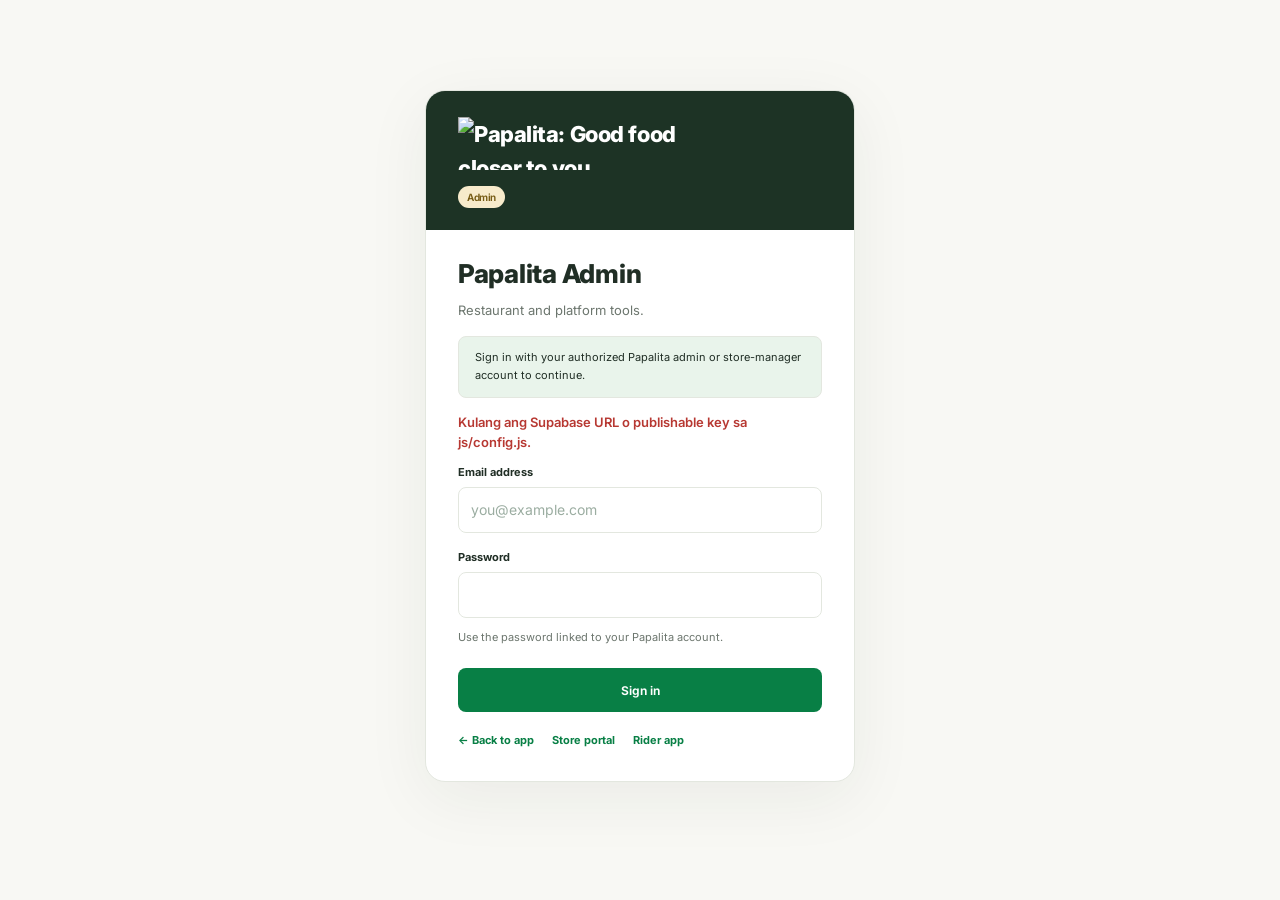
==== admin.html @ b5bc981f "Update admin.html" ====
<!doctype html>
<html lang="en">
<head>
<meta charset="utf-8">
<meta name="viewport" content="width=device-width, initial-scale=1">
<title>Papalita Admin</title>
<meta name="robots" content="noindex">
<link rel="icon" type="image/png" href="images/papalita_mark_color.png">
<link href="https://fonts.googleapis.com/css2?family=Plus+Jakarta+Sans:wght@500;600;700;800&display=swap" rel="stylesheet">
<link rel="stylesheet" href="styles.css">
<style>
body{background:#F6F7F9}
.shell{display:grid;grid-template-columns:230px 1fr;min-height:100vh}
.side{background:#fff;border-right:1px solid var(--ln);padding:18px 12px;position:sticky;top:0;height:100vh}
.side a{display:flex;gap:10px;align-items:center;padding:11px 14px;border-radius:14px;font-weight:600;color:var(--mu);cursor:pointer;margin-bottom:2px}
.side a.on{background:var(--or-s);color:var(--or-d)}
.side a:hover{background:var(--sf)}
.body{padding:26px;max-width:1100px;width:100%}
table{width:100%;border-collapse:collapse;background:#fff;border-radius:16px;overflow:hidden;font-size:14px}
th,td{padding:10px 12px;text-align:left;border-bottom:1px solid var(--ln);vertical-align:middle}
th{background:var(--sf);font-size:12px;color:var(--mu)}
.tw{overflow-x:auto;border-radius:16px;border:1px solid var(--ln);margin-bottom:18px}
.kpis{display:grid;grid-template-columns:repeat(auto-fit,minmax(190px,1fr));gap:14px;margin-bottom:20px}
.kpi{background:#fff;border-radius:18px;padding:18px;border:1px solid var(--ln)}
.kpi b{font-size:26px;display:block}
.in.s{min-height:40px;padding:6px 10px;font-size:14px}
@media(max-width:800px){
  .shell{grid-template-columns:1fr}
  .side{position:static;height:auto;display:flex;overflow-x:auto;gap:4px}
  .side a{white-space:nowrap}
  .body{padding:16px}
}
#gate{max-width:420px;margin:12vh auto;padding:0 18px}
</style>
<style id="design-polish">
/* ===== Admin design polish: same palette (styles.css variables) + Plus Jakarta Sans ===== */
:root{
  --or:#087F45;--or-s:#E6F5EC;--or-d:#073F2C;--orange:#F59E0B;--yellow:#FFC247;
  --a:#087F45;
  --a-s:#E6F5EC;
  --a-d:#073F2C;
  --a-hover:#0A8B50;
  --a-dark:#073f2c;
  --line:var(--ln,#E3E9E5);
  --soft:var(--sf,#F3F8F4);
  --muted:var(--mu,#5f7367);
  --ink:#152e25;
  --danger:#c0392b;
  --r-lg:20px;--r-md:14px;--r-sm:10px;
  --shadow-sm:0 1px 2px #123e2310,0 4px 14px #123e2308;
  --shadow-md:0 2px 4px #123e2310,0 14px 40px #123e2312;
}
body{font-family:'Plus Jakarta Sans',system-ui,-apple-system,'Segoe UI',sans-serif;color:var(--ink);background:#F3F8F4;-webkit-font-smoothing:antialiased;line-height:1.5}
h1,h2,h3{letter-spacing:-.01em;color:var(--ink)}
h1{font-weight:800}
h3{font-size:16px;font-weight:700}
.mu{color:var(--muted)!important}
.sm{font-size:13px}
:where(a,button,input,select,textarea,[tabindex]):focus-visible{outline:3px solid #70c89a;outline-offset:2px;border-radius:var(--r-sm)}

/* ---------- Layout + sidebar ---------- */
.shell{grid-template-columns:256px 1fr}
.side{display:flex;flex-direction:column;padding:20px 14px;border-right:1px solid var(--line);overflow-y:auto}
.side .logo{margin:2px 10px 20px!important;align-items:center;font-size:21px!important;letter-spacing:-.02em}
.side a{gap:12px;padding:10px 12px;border-radius:12px;font-size:14px;font-weight:600;margin-bottom:3px;transition:background-color .15s,color .15s;text-decoration:none}
.side a .ni{flex:none;width:30px;height:30px;border-radius:9px;background:var(--soft);display:grid;place-items:center;font-size:15px;transition:background-color .15s}
.side a:hover{background:var(--soft);color:var(--ink)}
.side a.on{background:var(--a-s);color:var(--a-d);font-weight:800;box-shadow:inset 3px 0 0 var(--a)}
.side a.on .ni{background:#fff}
.side a[href="index.html"]{margin-top:14px;border-top:1px solid var(--line);border-radius:0 0 12px 12px;padding-top:16px}
.side a[data-t="out"]:hover{background:#fdeceb;color:var(--danger)}
.side>p{margin-top:auto!important;padding:14px!important;background:var(--soft);border-radius:var(--r-md);font-size:12px;line-height:1.55;color:var(--muted)}
.body{max-width:1180px;padding:30px 32px 60px}
.body h1{font-size:28px;margin:0}
#c{animation:none}

/* ---------- Buttons ---------- */
.btn{font-family:inherit;font-weight:700;font-size:14px;min-height:46px;padding:0 20px;border-radius:var(--r-md);border:1.5px solid transparent;cursor:pointer;display:inline-flex;align-items:center;justify-content:center;gap:8px;transition:background-color .15s,border-color .15s,box-shadow .15s,transform .08s}
.btn.sm{min-height:38px;padding:0 14px;font-size:13px;border-radius:11px}
.btn:active:not(:disabled){transform:scale(.98)}
.btn:disabled{opacity:.55;cursor:not-allowed}
.btn.p{background:var(--a);color:#fff;box-shadow:0 6px 16px #087f4533}
.btn.p:hover:not(:disabled){background:var(--a-hover)}
.btn.s{background:#fff;color:var(--a-d);border-color:var(--line)}
.btn.s:hover:not(:disabled){border-color:var(--a);background:var(--soft)}
.btn.d{background:#fff;color:var(--danger);border-color:#efc9c4}
.btn.d:hover:not(:disabled){background:#fdf1ef;border-color:var(--danger)}
.btn.blk{width:100%}

/* ---------- Inputs ---------- */
.field{margin-bottom:16px}
.field label{display:block;font-size:13px;font-weight:700;color:#334c3d;margin-bottom:6px}
.in{font-family:inherit;font-size:15px;width:100%;min-height:48px;padding:11px 14px;border:1.5px solid var(--line);border-radius:var(--r-md);background:#fbfdfb;color:var(--ink);transition:border-color .15s,box-shadow .15s,background-color .15s}
.in.s{min-height:40px;padding:6px 10px;font-size:14px;border-radius:12px;width:auto}
.in::placeholder{color:#9bada1}
.in:hover{border-color:#c4d6c9}
.in:focus{outline:none;border-color:var(--a);background:#fff;box-shadow:0 0 0 4px #087f4518}
select.in{appearance:none;-webkit-appearance:none;padding-right:34px;background-image:url("data:image/svg+xml,%3Csvg xmlns='http://www.w3.org/2000/svg' width='12' height='8' viewBox='0 0 12 8'%3E%3Cpath d='M1 1.5l5 5 5-5' fill='none' stroke='%23087f45' stroke-width='2' stroke-linecap='round' stroke-linejoin='round'/%3E%3C/svg%3E");background-repeat:no-repeat;background-position:right 12px center}
.two{display:grid;grid-template-columns:1fr 1fr;gap:14px 16px}
.err{color:var(--danger);font-size:13px;font-weight:600;margin:6px 0}
.err:empty{display:none}
.link{display:inline-block;margin-top:14px;color:var(--a);font-weight:700;font-size:13px;text-decoration:none;margin-right:14px}
.link:hover{text-decoration:underline}
input[type=checkbox],input[type=radio]{accent-color:var(--a)}

/* ---------- KPI cards (first one is the highlight) ---------- */
.kpis{gap:16px;margin-bottom:22px}
.kpi{border:1px solid var(--line);border-radius:var(--r-lg);padding:20px 22px;box-shadow:var(--shadow-sm)}
.kpi .mu{font-size:13px;font-weight:600}
.kpi b{font-size:30px;font-weight:800;letter-spacing:-.02em;color:var(--a-dark);margin-top:6px}
.kpi:first-child{background:linear-gradient(135deg,var(--a-dark) 0%,var(--a) 100%);border-color:transparent;box-shadow:var(--shadow-md)}
.kpi:first-child b{color:#fff}
.kpi:first-child .mu{color:#d4ebdc!important}

/* ---------- Panels ---------- */
.panel{background:#fff;border:1px solid var(--line);border-radius:var(--r-lg);padding:22px 24px;box-shadow:var(--shadow-sm);margin-bottom:16px}
.panel h3{margin:0 0 4px}
.note{background:var(--a-s);border:1px solid #cfe8d9;border-radius:var(--r-md);padding:12px 16px;font-size:13px;line-height:1.6;color:#23563a}
.demo{display:inline-flex;align-items:center;background:#fff4dc;color:#8a5a00;border-radius:99px;padding:2px 9px;font-size:11px;font-weight:800;margin-right:6px;vertical-align:middle}
code{background:var(--soft);padding:2px 6px;border-radius:6px;font-size:12px}
.row{display:flex;align-items:center;gap:10px}
.row.sp{justify-content:space-between}
.row.wrap{flex-wrap:wrap}

/* ---------- Tables ---------- */
.tw{background:#fff;border:1px solid var(--line);border-radius:var(--r-lg);box-shadow:var(--shadow-sm);margin-bottom:20px}
.tw table{border-radius:0;font-size:14px}
th,td{padding:13px 16px;border-bottom:1px solid #edf3ee}
th{font-size:12px;font-weight:800;color:var(--muted);background:var(--soft);white-space:nowrap}
tbody tr{transition:background-color .12s}
tbody tr:hover{background:#fafdfb}
tbody tr:last-child td{border-bottom:0}
td b{font-weight:700}

/* ---------- Status pills + empty ---------- */
.status{display:inline-flex;align-items:center;padding:4px 11px;border-radius:99px;font-size:12px;font-weight:800;background:#eef3ef;color:#3b5446;white-space:nowrap;text-transform:capitalize}
.status.open{background:var(--a-s);color:var(--a-d)}
.status.closed{background:#fdeceb;color:var(--danger)}
.status.n{background:#fff4dc;color:#8a5a00}
.empty{text-align:center;padding:60px 24px;background:#fff;border:1.5px dashed #c9dccf;border-radius:var(--r-lg)}
.empty h3{font-size:18px;margin:0 0 6px}
.empty p{color:var(--muted);max-width:46ch;margin:0 auto}

/* ---------- Login ---------- */
#gate{max-width:440px;margin:10vh auto;padding:0 32px 6px;box-sizing:border-box;background:#fff;border:1px solid var(--line);border-radius:26px;box-shadow:var(--shadow-md);overflow:hidden}
#gate .btn,#gate .in{box-sizing:border-box}
#gate .btn.blk{width:100%}
#gate p,#gate .note,#gate .field{margin-left:0;margin-right:0}
.gate-brand{margin:0 -32px!important;padding:26px 32px 22px;background:linear-gradient(135deg,var(--a-dark) 0%,var(--a) 100%);color:#fff;display:flex;align-items:center;gap:10px;font-weight:800;font-size:22px;letter-spacing:-.02em}
.gate-brand .status{background:#ffffff26;color:#fff}
#gate h1{margin-top:26px!important;margin-bottom:0}
#gate .btn.blk{margin-top:6px;margin-bottom:6px}
#gate .link:last-of-type{margin-bottom:26px}
#gate .err{margin-bottom:12px}

/* ---------- Mobile ---------- */
@media(max-width:800px){
  .shell{grid-template-columns:1fr}
  .side{flex-direction:row;align-items:center;padding:10px 12px;border-right:0;border-bottom:1px solid var(--line);overflow-x:auto;scrollbar-width:none}
  .side::-webkit-scrollbar{display:none}
  .side .logo{display:none!important}
  .side a{flex:none;padding:8px 12px;margin:0}
  .side a .ni{display:none}
  .side a.on{box-shadow:none}
  .side a[href="index.html"]{margin:0;border-top:0;border-radius:12px;padding:8px 12px}
  .side>p{display:none}
  .body{padding:18px 14px 56px}
  .two{grid-template-columns:1fr}
  #gate{margin:6vh 12px;width:auto}
  #gate{padding:0 22px 6px}
  .gate-brand{padding:22px;margin:0 -22px!important}
  th,td{padding:11px 12px}
}
@media(prefers-reduced-motion:reduce){*,*::before,*::after{transition:none!important;animation:none!important}}

/* ===== Papalita brand identity ===== */
.brand-row{display:flex;align-items:center;gap:10px}
.side-mark{width:34px;height:auto;flex:none}
.side .logo.brand-col{display:flex;flex-direction:column;align-items:flex-start;gap:12px;font-weight:800;font-size:20px}
.side .logo.brand-col .brand-row span{color:#073F2C;font-size:21px;letter-spacing:-.02em}
.side .logo.brand-col .status{margin-left:2px}
.gate-logo{height:48px;width:auto;display:block}
.gate-brand{flex-direction:column;align-items:flex-start;gap:16px}
.side a.on .ni{background:#FFC24740}
.status.n,.demo{background:#FFC24733;color:#8a5a00}
.gate-brand .status.n{background:#FFC24733;color:#FFC247}



/* PAPALITA OFFICIAL LOGO — shared motion */
.papalita-logo-motion{display:inline-flex;align-items:center;justify-content:center;flex:none;animation:papalitaMarkEnter .8s cubic-bezier(.2,1.3,.3,1) both,papalitaMarkFloat 3s ease-in-out .8s infinite;transform-origin:center;overflow:visible!important;background:transparent!important;box-shadow:none!important}
.papalita-logo-motion img{display:block;width:100%;height:100%;object-fit:contain;filter:drop-shadow(0 5px 8px rgba(0,85,46,.18))}
.auth-top .papalita-logo-motion{width:58px;height:58px;min-width:58px;border-radius:0}
#splash .sp-brand{width:min(320px,82vw);height:auto;object-fit:contain;animation:papalitaMarkEnter .8s both,papalitaMarkFloat 3s ease-in-out .8s infinite}
@keyframes papalitaMarkEnter{from{opacity:0;transform:translateY(14px) scale(.84)}to{opacity:1;transform:translateY(0) scale(1)}}
@keyframes papalitaMarkFloat{0%,100%{transform:translateY(0)}50%{transform:translateY(-6px)}}
@media(prefers-reduced-motion:reduce){.papalita-logo-motion,#splash .sp-brand{animation:none!important}}

</style>

<!-- PAPALITA ADMIN PRESENTATION START -->
<link href="https://fonts.googleapis.com/css2?family=Inter:wght@400;500;600;700;800&display=swap" rel="stylesheet">
<style id="papalita-admin-merchant">
#pa-promo-form .field[hidden]{display:none}
/* Presentation only. Existing admin forms, data services and mutations are retained. */
:root{--pa-bg:#f8f8f4;--pa-surface:#fff;--pa-soft:#f3f5f0;--pa-ink:#202e25;--pa-muted:#6c766e;--pa-line:#e3e7df;--pa-accent:#087f45;--pa-accent-soft:#e9f4eb;--pa-sidebar:#19211b;--pa-active:#f2dfa0;--pa-banner:#f3ebc8;--pa-danger:#b73832}
body.pa-active{--ink:var(--pa-ink);--muted:var(--pa-muted);--mu:var(--pa-muted);--line:var(--pa-line);--ln:var(--pa-line);--soft:var(--pa-soft);--sf:var(--pa-soft);--a:var(--pa-accent);--or:var(--pa-accent);--a-s:var(--pa-accent-soft);--or-s:var(--pa-accent-soft);--a-d:var(--pa-ink);--or-d:var(--pa-ink);--danger:var(--pa-danger);font-family:Inter,'Plus Jakarta Sans',system-ui,sans-serif;background:var(--pa-bg);color:var(--pa-ink);margin:0;font-size:13px;line-height:1.55}
.pa-active *{box-sizing:border-box}.pa-active button,.pa-active input,.pa-active select,.pa-active textarea{font-family:inherit}.pa-active button{cursor:pointer}.pa-active button:disabled{cursor:wait}.pa-active a{color:inherit}.pa-active h1,.pa-active h2,.pa-active h3{color:var(--pa-ink)}
.pa-shell{display:grid;grid-template-columns:220px minmax(0,1fr);min-height:100dvh}.pa-sidebar{position:sticky;top:0;height:100dvh;display:flex;flex-direction:column;background:var(--pa-sidebar);color:#bbc4bc;padding:25px 14px 14px;overflow-y:auto;scrollbar-width:thin;scrollbar-color:#596157 transparent;z-index:40}
.pa-brand{display:flex;align-items:center;gap:11px;padding:0 9px 25px;text-decoration:none}.pa-mark{width:39px;height:43px;object-fit:contain;background:#fff;border-radius:11px;padding:5px;flex:none}.pa-brand strong{font-size:24px;line-height:1.2;color:#fff;letter-spacing:-.7px;display:block}.pa-brand small{display:block;font-size:9px;color:#b4c2af;letter-spacing:1.6px;margin-top:5px}
.pa-workspace-label{margin:0 3px 22px;border:1px solid #354035;border-radius:9px;padding:12px;display:flex;gap:9px;align-items:center;font-weight:650;color:#e0e8dd;background:#ffffff03}.pa-workspace-label .pa-icon{color:#c7d5bc}.pa-label{color:#9caa97;font-size:9px;letter-spacing:1.5px;text-transform:uppercase;font-weight:650;padding:0 11px;margin:5px 0 12px}
.pa-nav{display:flex;width:100%;align-items:center;gap:12px;text-align:left;border:0;border-radius:7px;padding:11px 12px;margin:2px 0;background:transparent;color:#bec8bf;font-size:12px;font-weight:500;line-height:1.4;min-height:41px;text-decoration:none}.pa-nav:hover{background:#ffffff0b;color:white}.pa-nav[aria-current=page]{background:var(--pa-active);color:#243024;font-weight:650}.pa-icon{width:18px;height:18px;stroke:currentColor;fill:none;stroke-width:1.65;stroke-linecap:round;stroke-linejoin:round;flex:none}.pa-badge{margin-left:auto;min-width:23px;padding:3px 6px;border-radius:6px;background:#314230;color:#edf6df;text-align:center;font-size:11px;font-weight:750;font-variant-numeric:tabular-nums}.pa-nav[aria-current=page] .pa-badge{background:#223322;color:white}
.pa-group{margin-top:19px}.pa-group summary{display:flex;align-items:center;justify-content:space-between;list-style:none;padding:0 11px 8px;color:#acb9a6;font-size:9px;letter-spacing:1.3px;text-transform:uppercase;cursor:pointer}.pa-group summary::-webkit-details-marker{display:none}.pa-group summary .pa-icon{width:13px;height:13px;transition:transform .15s}.pa-group[open] summary .pa-icon{transform:rotate(180deg)}.pa-group .pa-nav{padding-top:9px;padding-bottom:9px;min-height:36px}.pa-sidebar-bottom{margin-top:auto;padding-top:23px}.pa-owner{border-top:1px solid #354035;padding:16px 7px 2px;margin-top:11px;display:flex;gap:10px;align-items:center}.pa-avatar{display:grid;place-items:center;width:33px;height:33px;border-radius:50%;background:#e3ead8;color:#35482f;font-size:12px;font-weight:700;flex:none}.pa-owner>div{min-width:0;flex:1}.pa-owner strong{display:block;font-size:11px;color:#e6ece1}.pa-owner small{display:block;color:#aab6a4;font-size:9px;overflow:hidden;text-overflow:ellipsis;white-space:nowrap}.pa-signout{color:#b9c4b4!important}
.pa-main{min-width:0}.pa-topbar{min-height:70px;border-bottom:1px solid var(--pa-line);display:flex;align-items:center;justify-content:space-between;padding:14px 34px;background:var(--pa-surface);gap:12px}.pa-breadcrumb{display:flex;align-items:center;gap:13px;color:var(--pa-muted);font-size:11px}.pa-breadcrumb strong{color:var(--pa-ink);font-weight:550}.pa-top-actions{display:flex;gap:13px;align-items:center}.pa-date{font-size:11px;color:var(--pa-muted)}.pa-icon-button{width:34px;height:34px;border:1px solid var(--pa-line);border-radius:8px;display:inline-grid;place-items:center;background:var(--pa-surface);color:var(--pa-ink);flex:none}.pa-icon-button:hover{background:var(--pa-soft)}.pa-menu-toggle,.pa-menu-close{display:none}.pa-workspace{padding:30px 34px 10px;max-width:1600px;margin:auto;min-width:0}.pa-workspace>#b{min-width:0}.pa-workspace #b>div.row.sp.wrap:first-child{margin-bottom:24px!important;gap:12px}.pa-workspace h1{font-size:27px!important;line-height:1.25;letter-spacing:-1px}.pa-workspace h2{font-size:15px;letter-spacing:-.3px;margin:0}.pa-workspace h3{font-size:14px}.pa-page-description{color:var(--pa-muted);font-size:12px;margin:6px 0 0}.pa-footer{display:flex;justify-content:space-between;gap:12px;flex-wrap:wrap;padding:22px 0;border-top:1px solid var(--pa-line);font-size:9px;color:var(--pa-muted);margin-top:25px}
.pa-active .btn{min-height:40px;border:1px solid transparent;border-radius:8px;box-shadow:none;font-size:12px;font-weight:650;padding:0 17px;gap:8px}.pa-active .btn.sm{min-height:33px;font-size:11px;padding:0 12px;border-radius:7px}.pa-active .btn.p{background:var(--pa-accent);color:#fff}.pa-active .btn.p:hover{background:#096b3c}.pa-active .btn.s{background:var(--pa-surface);color:var(--pa-ink);border-color:var(--pa-line)}.pa-active .btn.s:hover{background:var(--pa-soft);border-color:#9aad96}.pa-active .btn.d{background:var(--pa-surface);color:var(--pa-danger);border-color:#e9c6c1}.pa-active .in{border:1px solid var(--pa-line);background:var(--pa-surface);color:var(--pa-ink);border-radius:8px;min-height:42px;font-size:12px;padding:10px 12px}.pa-active .in.s{font-size:11px;min-height:34px;padding:7px 10px}.pa-active .field label{font-size:11px;color:var(--pa-ink)}.pa-active .panel{border:1px solid var(--pa-line);border-radius:11px;box-shadow:none;padding:21px 22px;background:var(--pa-surface)}.pa-active .note{background:var(--pa-accent-soft);color:var(--pa-ink);border:1px solid var(--pa-line);border-radius:8px;font-size:11px}.pa-active .sm{font-size:11px}.pa-active .tw{border:1px solid var(--pa-line);border-radius:10px;box-shadow:none;background:var(--pa-surface);max-width:100%;overflow-x:auto}.pa-active table{background:var(--pa-surface);color:var(--pa-ink);font-size:12px}.pa-active th{background:var(--pa-soft);color:var(--pa-muted);font-size:10px;font-weight:550}.pa-active th,.pa-active td{border-color:var(--pa-line);padding:13px 16px}.pa-active tbody tr:hover{background:var(--pa-soft)}.pa-active .status{font-size:10px;font-weight:650;line-height:1.6;padding:3px 9px}.pa-active .status.open{background:var(--pa-accent-soft);color:var(--pa-ink)}.pa-active .status.n,.pa-active .demo{background:#f7ebcb;color:#775c15}.pa-active .empty{background:var(--pa-surface);border:1px dashed var(--pa-line);border-radius:10px;padding:38px 20px}.pa-active .empty h3{font-size:16px}.pa-active .empty p{font-size:12px}
.pa-active .kpis{grid-template-columns:repeat(4,minmax(0,1fr));gap:15px;margin:20px 0}.pa-active .kpi,.pa-active .kpi:first-child{background:var(--pa-surface);border:1px solid var(--pa-line);border-radius:10px;box-shadow:none;padding:18px 19px}.pa-active .kpi .mu,.pa-active .kpi:first-child .mu{color:var(--pa-muted)!important;font-size:11px;font-weight:500}.pa-active .kpi b,.pa-active .kpi:first-child b{font-size:27px;color:var(--pa-ink);margin-top:10px;letter-spacing:-1px;line-height:1.25}.pa-data-label{font-size:10px;color:var(--pa-muted);margin:15px 0 -10px;display:flex;gap:6px;align-items:center}
.pa-welcome{border:1px solid #e5d9a5;background:linear-gradient(115deg,#f2e9bf,#f8f3df);padding:26px 28px;border-radius:12px;display:flex;align-items:center;justify-content:space-between;gap:24px;color:#223823}.pa-welcome-overline{font-size:8px;letter-spacing:1.7px;font-weight:700;text-transform:uppercase;margin-bottom:10px;color:#665f3c}.pa-welcome h2{font-size:25px;line-height:1.3;letter-spacing:-.8px;margin:0;color:#203920}.pa-welcome p{color:#58634c;font-size:11px;margin:9px 0 16px}.pa-welcome .btn{background:#253324;color:#fff;border:0}.pa-welcome .btn:hover{background:#344830}.pa-welcome-brand{border-left:1px solid #d8cfa9;padding-left:26px;display:flex;align-items:center;gap:13px;flex:none}.pa-welcome-brand img{width:55px;height:59px;padding:8px;background:#fff;border:1px solid #e9e8d8;border-radius:14px;object-fit:contain}.pa-welcome-brand strong{font-size:24px;color:#203920;display:block;letter-spacing:-.8px}.pa-welcome-brand small{font-size:9px;color:#58634c;display:block;margin-top:3px}.pa-overview-grid{display:grid;grid-template-columns:minmax(0,1.7fr) minmax(245px,1fr);gap:18px;margin-top:18px}.pa-overview-grid>.panel{margin:0;height:100%}.pa-overview-grid svg[viewBox]{max-height:210px}.pa-quick{display:flex;align-items:center;width:100%;text-align:left;gap:12px;border:0;border-bottom:1px solid var(--pa-line);padding:15px 0;background:transparent;color:var(--pa-ink)}.pa-quick:last-child{border:0}.pa-quick>.pa-icon:first-child{width:33px;height:33px;padding:8px;border-radius:9px;background:var(--pa-accent-soft);color:var(--pa-accent)}.pa-quick span{flex:1}.pa-quick strong{font-size:12px;font-weight:650;display:block}.pa-quick small{font-size:10px;color:var(--pa-muted);display:block;margin-top:2px}.pa-quick:hover strong{color:var(--pa-accent)}.pa-section{margin-top:22px}.pa-panel-heading{display:flex;justify-content:space-between;align-items:center;gap:15px;padding:20px 21px 15px}.pa-panel-heading p{color:var(--pa-muted);font-size:11px;margin:3px 0 0}.pa-table-panel{background:var(--pa-surface);border:1px solid var(--pa-line);border-radius:11px;overflow:hidden}.pa-table-panel .tw{border:0;border-radius:0;margin:0}.pa-table-foot{padding:12px 20px;font-size:10px;color:var(--pa-muted);border-top:1px solid var(--pa-line)}.pa-store-name{display:flex;align-items:center;gap:10px}.pa-initials{width:32px;height:32px;border-radius:9px;background:var(--pa-accent-soft);color:var(--pa-ink);display:grid;place-items:center;font-size:10px;font-weight:650;flex:none}.pa-highlight{outline:2px solid var(--pa-accent);outline-offset:-3px}
.pa-dialog{position:fixed;inset:0;margin:auto;padding:0;width:min(460px,calc(100% - 28px));max-height:calc(100dvh - 40px);overflow:auto;border:1px solid var(--pa-line);border-radius:16px;background:var(--pa-surface);color:var(--pa-ink);box-shadow:0 24px 80px #10271944}.pa-dialog::backdrop{background:#14271c77;backdrop-filter:blur(4px)}.pa-dialog-head{padding:20px 22px;display:flex;justify-content:space-between;align-items:center;border-bottom:1px solid var(--pa-line)}.pa-dialog-head h2{font-size:17px;margin:0}.pa-dialog-body{padding:20px 22px}.pa-dialog-body p{color:var(--pa-muted)}.pa-dialog-body .btn{margin-top:10px}.pa-dialog-body ul{padding-left:18px;color:var(--pa-muted);line-height:1.9}.pa-theme-options{display:grid;grid-template-columns:repeat(3,1fr);gap:12px;margin:20px 0}.pa-theme-option{background:var(--pa-surface);border:1px solid var(--pa-line);padding:20px 12px;border-radius:10px;display:flex;gap:9px;align-items:center;justify-content:center;color:var(--pa-ink)}.pa-theme-option[aria-pressed=true]{outline:2px solid var(--pa-accent);background:var(--pa-accent-soft);outline-offset:1px}.pa-accent-options{display:flex;gap:12px;flex-wrap:wrap;margin-top:15px}.pa-accent-choice{width:35px;height:35px;border-radius:50%;border:3px solid var(--pa-surface);outline:1px solid var(--pa-line);background:var(--choice)}.pa-accent-choice[aria-pressed=true]{outline:2px solid var(--pa-ink);outline-offset:2px}.pa-menu-shade{display:none}.pa-mobile-brand{display:none}
.pa-product-dialog{width:min(700px,calc(100% - 28px))}
.pa-product-dialog .pa-dialog-head{position:sticky;top:0;z-index:1;background:var(--pa-surface)}
.pa-product-dialog .two{grid-template-columns:repeat(2,minmax(0,1fr))}
@media(max-width:520px){.pa-product-dialog .two{grid-template-columns:minmax(0,1fr)}}
.pa-active #gate{background:var(--pa-surface);border-color:var(--pa-line);max-width:430px;box-shadow:0 16px 65px #1a342010;border-radius:20px}.pa-active #gate .gate-brand{background:#1d3325;align-items:flex-start}.pa-active #gate .gate-logo{height:53px;max-width:240px;object-fit:contain;object-position:left}.pa-active #gate h1{font-size:26px!important;margin-top:24px!important}.pa-active #gate .note{font-size:11px}.pa-active #gate .link{font-size:11px;color:var(--pa-accent)}.pa-active #gate .in{font-size:14px;min-height:46px}.pa-active #gate .btn{min-height:44px}.pa-active :where(a,button,input,select,textarea,summary):focus-visible{outline:2px solid #75a875;outline-offset:3px}.pa-active .toast{background:var(--pa-ink);color:var(--pa-surface);border:1px solid var(--pa-line);border-radius:9px;max-width:calc(100vw - 30px);font-size:12px}.pa-active #toasts{z-index:10000}
html[data-pa-theme=dark]{--pa-bg:#121a15;--pa-surface:#1c271f;--pa-soft:#253128;--pa-ink:#edf1e7;--pa-muted:#b0bbae;--pa-line:#354437;--pa-accent:#81bd85;--pa-accent-soft:#2c4230;--pa-danger:#ffaaa2}.pa-active[data-pa-dark=true] .btn.p{color:#122918}.pa-active[data-pa-dark=true] .btn.p:hover{background:#a0d0a1}.pa-active[data-pa-dark=true] .pa-welcome{background:linear-gradient(115deg,#29412b,#233528);border-color:#4d6044}.pa-active[data-pa-dark=true] .pa-welcome h2,.pa-active[data-pa-dark=true] .pa-welcome-brand strong{color:#f0f2da}.pa-active[data-pa-dark=true] .pa-welcome p,.pa-active[data-pa-dark=true] .pa-welcome-brand small,.pa-active[data-pa-dark=true] .pa-welcome-overline{color:#c8d3b7}.pa-active[data-pa-dark=true] .pa-welcome-brand{border-color:#516247}.pa-active[data-pa-dark=true] .pa-welcome .btn{background:#d9e5bd;color:#1e3422}.pa-active[data-pa-dark=true] .status.n,.pa-active[data-pa-dark=true] .demo{background:#4c4229;color:#f5d889}.pa-active[data-pa-dark=true] .status.closed{background:#492e2d;color:#ffb8ac}.pa-active[data-pa-dark=true] .in::placeholder{color:#9daa9d}
@media(min-width:1450px){.pa-workspace{padding:34px 45px 12px}.pa-topbar{padding-left:45px;padding-right:45px}}
@media(max-width:1120px){.pa-welcome{padding:23px}.pa-welcome h2{font-size:23px}.pa-welcome-brand{padding-left:18px}.pa-welcome-brand strong{font-size:20px}.pa-overview-grid{grid-template-columns:minmax(0,1.45fr) minmax(225px,1fr)}.pa-active .kpi,.pa-active .kpi:first-child{padding:16px 14px}.pa-active .kpi b,.pa-active .kpi:first-child b{font-size:23px}.pa-workspace{padding:25px 25px 10px}.pa-topbar{padding-left:25px;padding-right:25px}}
@media(max-width:900px){.pa-shell{grid-template-columns:200px minmax(0,1fr)}.pa-sidebar{padding-left:10px;padding-right:10px}.pa-welcome-brand{display:none}.pa-overview-grid{grid-template-columns:1fr}.pa-active .kpis{grid-template-columns:repeat(2,minmax(0,1fr))}.pa-date{display:none}.pa-welcome{padding:25px}}
@media(max-width:700px){.pa-shell{display:block}.pa-sidebar{position:fixed;inset:0 auto 0 0;width:250px;transform:translateX(-100%);transition:transform .18s;z-index:100;height:100dvh;padding-top:23px}.pa-nav-open .pa-sidebar{transform:translateX(0)}.pa-nav-open{overflow:hidden}.pa-nav-open .pa-menu-shade{display:block;position:fixed;inset:0;background:#0e211b88;z-index:90;backdrop-filter:blur(2px)}.pa-menu-close{display:grid;position:absolute;right:12px;top:17px;background:transparent;color:#dce5d6;border-color:#4a5648;width:27px;height:27px}.pa-brand{padding-right:27px;gap:9px}.pa-brand strong{font-size:23px}.pa-brand .pa-mark{width:33px;height:38px}.pa-menu-toggle{display:grid}.pa-topbar{padding:13px 18px;min-height:63px;position:sticky;top:0;z-index:30}.pa-breadcrumb{gap:9px}.pa-breadcrumb>span{display:none}.pa-top-actions{gap:8px}.pa-workspace{padding:24px 18px 8px}.pa-workspace h1{font-size:25px!important}.pa-workspace #b>div.row.sp.wrap:first-child{margin-bottom:20px!important}.pa-welcome{padding:22px 20px;display:block}.pa-welcome h2{font-size:22px}.pa-welcome p{font-size:11px;margin-bottom:17px}.pa-welcome-brand{display:flex;border-left:0;border-top:1px solid #d8cfa9;margin-top:21px;padding:18px 0 0;gap:10px}.pa-welcome-brand img{width:39px;height:43px;padding:5px;border-radius:10px}.pa-welcome-brand strong{font-size:19px}.pa-welcome-brand small{font-size:9px}.pa-welcome-overline{font-size:7px;letter-spacing:1.2px}.pa-active .kpis{gap:11px;margin:17px 0}.pa-active .kpi,.pa-active .kpi:first-child{padding:16px 13px}.pa-active .kpi b,.pa-active .kpi:first-child b{font-size:23px}.pa-active .kpi .mu{font-size:10px}.pa-overview-grid{gap:15px;margin-top:17px}.pa-active .panel{padding:18px}.pa-active .two{grid-template-columns:1fr}.pa-active .in.s{max-width:100%}.pa-panel-heading{padding:17px 16px;align-items:flex-start}.pa-panel-heading h2{font-size:14px}.pa-panel-heading p{font-size:10px}.pa-panel-heading .btn{font-size:10px;padding:0 10px;min-height:31px;flex:none}.pa-active th,.pa-active td{padding:12px 14px;white-space:nowrap}.pa-footer{font-size:8px}.pa-theme-options{gap:8px}.pa-theme-option{padding:16px 6px;font-size:11px}.pa-active #gate{margin:6vh 14px}.pa-dialog{font-size:12px}.pa-brand small{font-size:8px}}
@media(prefers-reduced-motion:reduce){.pa-active *{animation:none!important;transition:none!important;scroll-behavior:auto!important}}
@media(max-width:700px){.pa-sidebar{visibility:hidden}.pa-nav-open .pa-sidebar{visibility:visible}.pa-active .field .in{font-size:16px}}

</style>
<!-- PAPALITA ADMIN PRESENTATION END -->

<style id="papalita-reports-layout">
/* Use the full admin workspace; override the customer application's generic main rule. */
.pa-active .pa-shell{width:100%;max-width:none;margin:0}
.pa-active .pa-main{width:100%;min-width:0}
.pa-active .pa-workspace{width:100%;max-width:none;margin:0;padding:28px 32px 10px}
.pa-active .pa-workspace>main#b{width:100%;max-width:none!important;margin:0!important;padding:0!important;min-width:0}
.pa-active .pa-topbar{padding-left:32px;padding-right:32px}
.pa-report-intro{margin:-12px 0 22px;color:var(--pa-muted);font-size:12px}
.pa-report-filters{display:grid;grid-template-columns:1.1fr 1fr 1fr 1.25fr auto;align-items:end;gap:14px;background:var(--pa-surface);border:1px solid var(--pa-line);border-radius:11px;padding:18px 20px}
.pa-report-filters .field{margin:0;min-width:0}.pa-report-filters .in{width:100%;min-width:0}.pa-report-filters .btn{white-space:nowrap;min-height:42px}
.pa-report-error{margin:10px 0 0}.pa-report-context{display:flex;justify-content:space-between;align-items:center;gap:15px;flex-wrap:wrap;margin:21px 0 0;font-size:12px;color:var(--pa-muted)}
.pa-report-context strong{color:var(--pa-ink);font-weight:650}.pa-report-context .pa-icon{width:14px;height:14px}
.pa-active .pa-report-kpis{margin-top:15px;margin-bottom:19px}.pa-report-kpis .kpi small{display:block;color:var(--pa-muted);font-size:10px;margin-top:9px;line-height:1.5}.pa-report-kpis .kpi b{font-variant-numeric:tabular-nums}
.pa-report-grid{display:grid;grid-template-columns:minmax(0,2fr) minmax(235px,1fr);gap:19px;align-items:stretch;margin-bottom:20px}
.pa-report-grid>.panel{margin:0;min-width:0}.pa-report-heading{display:flex;justify-content:space-between;align-items:flex-start;gap:14px;margin-bottom:19px}.pa-report-heading h2{font-size:15px}.pa-report-heading p{font-size:11px;color:var(--pa-muted);margin-top:4px}.pa-report-legend{display:flex;align-items:center;gap:7px;color:var(--pa-muted);font-size:10px;white-space:nowrap}.pa-report-legend i{width:9px;height:9px;border-radius:2px;background:var(--pa-accent)}
.pa-report-chart{overflow-x:auto;max-width:100%;scrollbar-width:thin}.pa-report-chart svg{display:block;width:100%;height:auto;min-width:600px;max-height:320px;color:var(--pa-muted)}.pa-report-chart text{font-family:inherit;fill:currentColor;font-size:12px}.pa-report-chart .pa-axis-line{stroke:var(--pa-line);stroke-width:1}.pa-report-chart .pa-sales-bar{fill:var(--pa-accent)}.pa-report-chart .pa-sales-bar:hover{opacity:.7}
.pa-report-no-sales{padding:18px;background:var(--pa-soft);color:var(--pa-muted);border-radius:8px;font-size:11px;margin-bottom:12px}.pa-report-chart-note{font-size:10px;color:var(--pa-muted);margin-top:13px;line-height:1.6}
.pa-report-status-row{display:flex;align-items:center;gap:10px;padding:13px 0;border-bottom:1px solid var(--pa-line);font-size:12px}.pa-report-status-row:last-of-type{border:0}.pa-report-status-row>span:first-child{flex:1}.pa-report-status-row b{font-size:18px;font-variant-numeric:tabular-nums}.pa-report-status-row small{font-size:10px;color:var(--pa-muted);min-width:32px;text-align:right}.pa-report-status-row i{width:8px;height:8px;flex:none;background:var(--pa-accent);border-radius:50%}.pa-report-status-row i[data-state=active]{background:#c19b3c}.pa-report-status-row i[data-state=cancelled]{background:#c27d71}.pa-report-status-row i[data-state=refunded]{background:#a291b5}.pa-report-status-row i[data-state=other]{background:#8a948c}
.pa-report-explanation{border-top:1px solid var(--pa-line);padding-top:15px;margin-top:13px;font-size:11px;color:var(--pa-muted);line-height:1.7}.pa-report-explanation strong{display:block;color:var(--pa-ink);margin-bottom:4px}
.pa-report-store-panel{background:var(--pa-surface);border:1px solid var(--pa-line);border-radius:11px;overflow:hidden;margin-bottom:18px}.pa-report-store-panel .tw{border:0;border-radius:0;margin:0}.pa-report-store-panel tfoot td{background:var(--pa-soft);font-weight:700;border-bottom:0}.pa-report-store-panel th:not(:first-child),.pa-report-store-panel td:not(:first-child){text-align:right;font-variant-numeric:tabular-nums}.pa-report-store-panel h2{font-size:15px}
.pa-report-details{border:1px solid var(--pa-line);background:var(--pa-surface);border-radius:10px;overflow:hidden}.pa-report-details summary{display:flex;align-items:center;justify-content:space-between;padding:16px 20px;cursor:pointer;font-size:12px;font-weight:650;list-style:none}.pa-report-details summary::-webkit-details-marker{display:none}.pa-report-details summary .pa-icon{width:15px;height:15px}.pa-report-details[open] summary .pa-icon{transform:rotate(180deg)}.pa-report-details .tw{border:0;border-top:1px solid var(--pa-line);border-radius:0;margin:0}
.pa-report-limit{font-size:10px;color:var(--pa-muted);margin-top:15px;line-height:1.7}.pa-report-limit.is-limited{padding:12px 15px;border:1px solid #d8bf79;border-radius:8px;background:var(--pa-soft);color:var(--pa-ink)}
.pa-dashboard-chart .pa-report-chart svg{min-width:520px;max-height:260px}.pa-dashboard-chart .pa-report-chart text{font-size:11px}
@media(max-width:1120px){.pa-active .pa-workspace{padding:25px 24px 10px}.pa-active .pa-topbar{padding-left:24px;padding-right:24px}.pa-report-filters{grid-template-columns:repeat(2,minmax(0,1fr))}.pa-report-filters .btn{grid-column:2;justify-self:end}.pa-report-grid{grid-template-columns:1fr}.pa-report-status-grid{display:grid;grid-template-columns:repeat(2,minmax(0,1fr));gap:0 25px}}
@media(max-width:700px){.pa-active .pa-workspace{padding:23px 16px 8px}.pa-active .pa-topbar{padding-left:16px;padding-right:16px}.pa-report-intro{font-size:11px;margin-bottom:18px}.pa-report-filters{padding:16px;gap:13px 12px}.pa-report-filters .pa-filter-period,.pa-report-filters .pa-filter-store{grid-column:1/-1}.pa-report-filters .btn{grid-column:1/-1;width:100%}.pa-report-filters .field .in{font-size:13px;min-height:42px}.pa-report-context{font-size:10px;gap:8px;margin-top:18px}.pa-report-context .btn{margin-left:auto}.pa-report-kpis .kpi small{font-size:9px}.pa-report-kpis .kpi b{font-size:22px}.pa-report-heading{gap:9px;flex-wrap:wrap}.pa-report-heading h2{font-size:14px}.pa-report-heading p{font-size:10px}.pa-report-chart svg{min-width:600px}.pa-report-chart{margin-left:-3px;margin-right:-3px}.pa-report-status-row{font-size:11px;gap:7px}.pa-report-status-row b{font-size:16px}.pa-report-status-grid{gap:0 17px}.pa-report-details summary{padding:16px}.pa-report-store-panel .pa-panel-heading{padding:17px 16px}.pa-report-store-panel h2{font-size:14px}.pa-active .pa-report-filters .field input.in{font-size:16px}.pa-active .pa-report-filters .field select.in{font-size:14px}}

</style>
</head>
<body>
<div id="toasts"></div>
<div id="root"></div>

<script src="https://cdn.jsdelivr.net/npm/@supabase/supabase-js@2"></script>
<script src="js/config.js"></script>
<script src="js/supabase.js"></script>
<script src="js/images.js"></script>
<script src="js/data.js"></script>
<script src="js/ops.js"></script>
<script src="js/product-options.js?v=2"></script>
<script src="js/partner-admin.js"></script>

<script>
(()=>{'use strict';
const LOGO={mark:'images/papalita_mark_color.png',white:'images/papalita_full_white.png'};

/* Existing dashboard retained.
   Login uses Supabase Auth and checks the user's role.
   Database security must also be enforced by Supabase RLS. */

const $=(s,r=document)=>r.querySelector(s);
const $$=(s,r=document)=>[...r.querySelectorAll(s)];

const esc=s=>String(s??'').replace(/[&<>"']/g,c=>({
  '&':'&amp;',
  '<':'&lt;',
  '>':'&gt;',
  '"':'&quot;',
  "'":'&#39;'
}[c]));

const peso=n=>'₱'+Math.round(n).toLocaleString('en-PH');

const RS=window.RESTAURANTS||[];
const CATS=window.CATEGORIES||[];

const toast=m=>{
  const e=document.createElement('div');
  e.className='toast';
  e.textContent=m;
  $('#toasts').append(e);
  setTimeout(()=>e.remove(),3000);
};

const confirmD=m=>Promise.resolve(window.confirm(m));

let sess=null;
let tab='overview';
let authClient=window.PAPALITA_DB||null;

function getAuthClient(){
  if(authClient&&authClient.auth)return authClient;

  const cfg=window.FOODIE_CONFIG?.supabase||{};

  if(!cfg.url||!cfg.anonKey){
    throw new Error('Kulang ang Supabase URL o publishable key sa js/config.js.');
  }

  if(!window.supabase?.createClient){
    throw new Error('Dili na-load ang Supabase client. Susiha ang internet connection.');
  }

  authClient=window.supabase.createClient(
    cfg.url,
    cfg.anonKey,
    {
      auth:{
        persistSession:true,
        autoRefreshToken:true,
        detectSessionInUrl:true
      }
    }
  );

  window.PAPALITA_DB=authClient;
  return authClient;
}

function normalizeRole(value){
  return String(value??'')
    .trim()
    .toLowerCase()
    .replace(/[\s-]+/g,'_');
}

function rowRole(row){
  return row?.role ??
    row?.role_name ??
    row?.user_role ??
    row?.access_level ??
    row?.permission ??
    row?.type ??
    '';
}

function rowStoreId(row){
  return row?.rid ??
    row?.restaurant_id ??
    row?.store_id ??
    row?.restaurantId ??
    row?.storeId ??
    row?.store ??
    null;
}

function recognizedSession(user,rows){
  const platformRoles=new Set([
    'platform',
    'platform_admin',
    'admin',
    'super_admin',
    'superadmin',
    'administrator',
    'owner',
    'system_admin'
  ]);

  const managerRoles=new Set([
    'manager',
    'restaurant_manager',
    'restaurant_admin',
    'store_manager',
    'store_admin',
    'vendor_admin'
  ]);

  for(const row of rows){
    const role=normalizeRole(rowRole(row));

    if(platformRoles.has(role)){
      return {
        role:'platform',
        userId:user.id,
        email:user.email||'',
        auth:true
      };
    }

    if(managerRoles.has(role)){
      const rawId=rowStoreId(row);

      if(rawId===null||rawId===undefined||rawId===''){
        continue;
      }

      const restaurant=RS.find(r=>String(r.id)===String(rawId));

      if(restaurant){
        return {
          role:'manager',
          rid:restaurant.id,
          userId:user.id,
          email:user.email||'',
          auth:true
        };
      }
    }
  }

  return null;
}

async function authorizeUser(user){
  const db=getAuthClient();
  const rows=[];
  let lookupErrors=[];

  // Check the actual user_roles table first.
  try{
    const q=await db
      .from('user_roles')
      .select('*')
      .eq('user_id',user.id);

    if(q.error){
      lookupErrors.push(q.error.message);
    }else if(Array.isArray(q.data)){
      rows.push(...q.data);
    }
  }catch(e){
    lookupErrors.push(e.message);
  }

  // Also check profiles in case the role is stored there.
  try{
    const q=await db
      .from('profiles')
      .select('*')
      .eq('id',user.id)
      .maybeSingle();

    if(q.error){
      lookupErrors.push(q.error.message);
    }else if(q.data){
      rows.push(q.data);
    }
  }catch(e){
    lookupErrors.push(e.message);
  }

  // Fallback for projects using profiles.user_id.
  if(!rows.length){
    try{
      const q=await db
        .from('profiles')
        .select('*')
        .eq('user_id',user.id)
        .maybeSingle();

      if(q.error){
        lookupErrors.push(q.error.message);
      }else if(q.data){
        rows.push(q.data);
      }
    }catch(e){
      lookupErrors.push(e.message);
    }
  }

  const access=recognizedSession(user,rows);

  if(!access){
    const details=lookupErrors.length
      ?' Ang role lookup adunay schema/RLS error: '+lookupErrors.join(' | ')
      :'';

    throw new Error(
      'Na-login ka, pero wala makumpirma ang platform administrator o restaurant-manager role sa user_roles/profiles.'
      +details
    );
  }

  return access;
}

function gate(message=''){
  $('#root').innerHTML=`
    <form id="gate" class="panel" novalidate>
      <div class="gate-brand"><img class="gate-logo" src="${LOGO.white}" alt="Papalita: Good food closer to you"><span class="status n">Admin</span></div>
      <h1 style="font-size:28px">Papalita Admin</h1>
      <p class="mu" style="margin:6px 0 16px">
        Restaurant and platform tools.
      </p>

      <div class="note" style="margin-bottom:14px">
        Sign in using your Supabase Auth account.
        Only accounts with an authorized platform or restaurant-manager
        role can enter.
      </div>

      ${message
        ?`<p class="err" id="pe" style="margin-bottom:12px">${esc(message)}</p>`
        :'<p class="err" id="pe" style="margin-bottom:12px"></p>'}

      <div class="field">
        <label for="email">Email address</label>
        <input class="in" id="email" type="email"
          autocomplete="username" required placeholder="you@example.com">
      </div>

      <div class="field">
        <label for="password">Password</label>
        <input class="in" id="password" type="password"
          autocomplete="current-password" required>
        <p class="mu sm">
          Your password is checked by Supabase Auth;
          it is not stored in this page.
        </p>
      </div>

      <button class="btn p blk" id="loginBtn">Sign in</button>

      <a class="link" href="index.html" style="margin-top:8px">
        ← Back to app
      </a>
      <a class="link" href="store.html">Store portal</a>
      <a class="link" href="papalita-rider">Rider app</a>
    </form>`;

  const form=$('#gate');

  form.onsubmit=async e=>{
    e.preventDefault();

    const email=$('#email').value.trim();
    const password=$('#password').value;
    const btn=$('#loginBtn');
    const err=$('#pe');

    err.textContent='';
    btn.disabled=true;
    btn.textContent='Signing in…';

    try{
      const db=getAuthClient();

      const result=await db.auth.signInWithPassword({
        email,
        password
      });

      if(result.error)throw result.error;

      if(!result.data?.user){
        throw new Error('Supabase login completed but no user was returned.');
      }

      try{
        sess=await authorizeUser(result.data.user);
      }catch(roleErr){
        await db.auth.signOut();
        sess=null;
        throw roleErr;
      }

      tab='overview';
      draw();

    }catch(error){
      err.textContent=error?.message||'Sign in failed. Please try again.';
      btn.disabled=false;
      btn.textContent='Sign in';
    }
  };
}

async function bootAuth(){
  try{
    const db=getAuthClient();
    const result=await db.auth.getSession();

    if(result.error)throw result.error;

    const user=result.data?.session?.user;

    if(!user){
      gate();
      return;
    }

    try{
      sess=await authorizeUser(user);
      draw();
    }catch(error){
      await db.auth.signOut();
      sess=null;
      gate(error?.message||'Your account does not have admin access.');
    }

  }catch(error){
    gate(error?.message||'Unable to initialize Supabase login.');
  }
}

const TABS=[
  ['overview','Overview'],
  ['orders','Orders'],
  ['menu','Menu & pricing'],
  ['cats','Categories',1],
  ['promos','Promo codes',1],
  ['users','Users',1],
  ['catering','Catering requests'],
  ['cash','Cash remittance',1],
  ['finance','Finance & Payouts',1],
  ['refunds','Refund queue',1],
  ['fees','Delivery fees',1],
  ['stores','Store contacts'],
  ['partner-applications','Partner applications',1],
  ['applications','Store approvals',1],
  ['availability','Store availability',1],
  ['inventory','All products (Supabase)',1],
  ['analytics','Analytics']
];

const ICONS={
  overview:'📊',
  orders:'🧾',
  menu:'🍽️',
  cats:'🗂️',
  promos:'🏷️',
  users:'👥',
  catering:'🎉',
  cash:'💵',
  finance:'💳',
  refunds:'↩️',
  fees:'🛵',
  stores:'📞',
  'partner-applications':'📋',
  applications:'🏪',
  availability:'🚨',
  inventory:'🍔',
  analytics:'📈'
};

function draw(){
  if(!sess)return gate();

  const rn=sess.role==='platform'
    ?'Platform admin'
    :`Manager · ${R(sess.rid)?.name||'Restaurant'}`;

  $('#root').innerHTML=`
    <div class="shell">
      <aside class="side">
        <div class="logo brand-col"><div class="brand-row"><img class="side-mark" src="${LOGO.mark}" alt="Papalita"><span>Papalita</span></div><span class="status n">Admin</span></div>

        ${TABS.filter(t=>!t[2]||sess.role==='platform')
          .map(([k,l])=>`<a data-t="${k}" class="${tab===k?'on':''}" tabindex="0"><span class="ni">${ICONS[k]||''}</span>${l}</a>`)
          .join('')}

        <a href="index.html">← Customer app</a>
        <a data-t="out">Sign out</a>

        <p class="sm mu" style="padding:10px 14px">
          ${esc(rn)}${sess.email?`<br>${esc(sess.email)}`:''}
        </p>
      </aside>

      <main class="body" id="b"></main>
    </div>`;

  $$('.side [data-t]').forEach(a=>a.onclick=async()=>{
    if(a.dataset.t==='out'){
      try{
        await getAuthClient().auth.signOut();
      }catch(e){
        console.error(e);
      }

      sess=null;
      tab='overview';
      return gate();
    }

    tab=a.dataset.t;
    draw();
  });

  (V[tab]||V.overview)();
}

const R=id=>RS.find(r=>String(r.id)===String(id));

const H=(t,b='')=>$('#b').innerHTML=
  `<div class="row sp wrap" style="margin-bottom:16px">
    <h1 style="font-size:28px">${t}</h1>${b}
  </div><div id="c"></div>`;

const V={
  async availability(){
    H('Store Availability');
    const el=$('#c');
    if(sess.role!=='platform'){el.textContent='Platform admin only';return;}
    const db=getAuthClient();
    const render=async()=>{
      const q=await db.from('stores').select('*').order('name');
      if(q.error)throw q.error;
      if(!el.isConnected||tab!=='availability')return;
      const rows=(q.data||[]).filter(store=>!store.papalita_removed_at);
      el.innerHTML=`<div class="note" style="margin-bottom:16px">Live store availability from Supabase. Only store owners can close/reopen their stores. Updates refresh automatically while this tab is open.</div>
      <div class="row sp wrap" style="margin-bottom:14px"><div><b>${rows.filter(x=>x.status==='approved'&&x.is_open===false).length}</b> temporarily closed stores</div><button class="btn s sm" id="availability-refresh">Refresh</button></div>
      <div class="tw"><table><thead><tr><th>Store</th><th>Approval</th><th>Availability</th><th>Reason</th><th>Closed at (PH)</th></tr></thead><tbody>
      ${rows.map(s=>`<tr><td><b>${esc(s.name)}</b></td><td>${esc(s.status)}</td><td><span class="status ${s.is_open===false?'closed':'open'}">${s.is_open===false?'Temporarily Closed':'Open flag'}</span></td><td>${esc(s.closure_reason||'—')}</td><td>${s.temporarily_closed_at?esc(new Date(s.temporarily_closed_at).toLocaleString('en-PH',{timeZone:'Asia/Manila'})):'—'}</td></tr>`).join('')||'<tr><td colspan="5">No stores.</td></tr>'}</tbody></table></div>`;
      $('#availability-refresh').onclick=()=>render().catch(e=>toast(e.message));
    };
    try{await render();
      if(window.papalitaAvailabilityChannel)db.removeChannel(window.papalitaAvailabilityChannel);
      window.papalitaAvailabilityChannel=db.channel('admin-store-availability')
        .on('postgres_changes',{event:'UPDATE',schema:'public',table:'stores'},()=>{
          if(tab==='availability')void render().catch(e=>toast(e.message));
        }).subscribe();
      if(window.papalitaAvailabilityTimer)clearInterval(window.papalitaAvailabilityTimer);
      window.papalitaAvailabilityTimer=setInterval(()=>{
        if(tab==='availability'&&document.visibilityState==='visible')void render().catch(e=>toast(e.message));
      },15000);
    }catch(e){el.textContent='Unable to load store availability: '+e.message;}
  },
  async finance(){return paLiveFinance();},
  async inventory(){
    const canManage=sess.role==='platform';
    H('All products · Supabase',canManage?'<button type="button" class="btn p" id="ap-add" disabled>Add Product</button>':'');
    const el=$('#c');
    if(!canManage){el.textContent='Admin access required';return;}
    const add=$('#ap-add');
    el.textContent='Loading...';
    try{
      const db=getAuthClient();
      const [stores,rows]=await Promise.all([
        paRows(db.from('stores').select('id,name').eq('status','approved')),
        paRows(db.from('products').select('*').order('created_at',{ascending:false}))
      ]);
      if(!el.isConnected)return;
      el.innerHTML=`<div class="tw"><table><thead><tr><th>Product</th><th>Store</th><th>Price</th><th>Stock</th><th>Status</th><th>Action</th></tr></thead><tbody>
        ${rows.map(p=>`<tr><td>${esc(p.name)}</td><td>${esc(stores.find(s=>s.id===p.store_id)?.name||p.store_id)}</td><td>${peso(p.price)}</td><td>${p.stock}</td><td>${esc(p.status)}</td><td><button type="button" class="btn s sm" data-ap-edit="${esc(p.id)}">Edit</button> <button type="button" class="btn d sm" data-ap-delete="${esc(p.id)}">Delete</button></td></tr>`).join('')||'<tr><td colspan="6">No products found.</td></tr>'}
      </tbody></table></div>`;
      const open=product=>paProductEditor(db,stores,product,async id=>{
        if(!el.isConnected)return;
        await V.inventory();
        if(tab!=='inventory')return;
        const edit=$$('[data-ap-edit]').find(button=>button.dataset.apEdit===String(id));
        (edit||$('#ap-add'))?.focus({preventScroll:true});
      });
      add.disabled=false;
      add.onclick=()=>open();
      $$('[data-ap-edit]',el).forEach(button=>button.onclick=()=>{
        const product=rows.find(row=>row.id===button.dataset.apEdit);
        if(product)open(product);
      });
      $$('[data-ap-delete]',el).forEach(b=>b.onclick=async()=>{if(!confirm('Delete product permanently?'))return;const r=await db.from('products').delete().eq('id',b.dataset.apDelete).select('id');if(r.error)return toast(r.error.message);V.inventory();});
    }catch(e){el.textContent=e.message;}
  },
  async applications(){
    H('Store applications');
    if(sess.role!=='platform'){ $('#c').textContent='Admin access required.';return; }
    const target=$('#c');target.textContent='Loading stores from Supabase...';
    try{
      const db=getAuthClient();
      const rows=(await paStores()).filter(store=>!store.papalita_removed_at);
      if(!target.isConnected||tab!=='applications')return;
      target.innerHTML=`<div class="kpis"><div class="kpi"><span class="mu">Pending</span><b>${rows.filter(x=>x.status==='pending').length}</b></div><div class="kpi"><span class="mu">Approved</span><b>${rows.filter(x=>x.status==='approved').length}</b></div><div class="kpi"><span class="mu">Rejected</span><b>${rows.filter(x=>x.status==='rejected').length}</b></div></div>
      <div class="panel"><h3>Add a store</h3><p class="mu sm">To assign a seller, enter their existing Supabase Auth user UUID. Leave blank only for admin-managed stores.</p><form id="add-admin-store"><div class="two"><div class="field"><label>Store name</label><input class="in" name="name" required></div><div class="field"><label>Owner user UUID (optional)</label><input class="in" name="owner_id" placeholder="xxxxxxxx-xxxx-..."></div></div><div class="field"><label>Address</label><input class="in" name="address"></div><button class="btn p">Create approved store</button></form></div>
      <div class="tw"><table><thead><tr><th>Store</th><th>Address</th><th>Owner UUID</th><th>Status</th><th>Action</th></tr></thead><tbody>${rows.map(s=>`<tr><td><b>${esc(s.name)}</b><br><small>${esc(s.description||'')}</small></td><td>${esc(s.address||'')}</td><td><small>${esc(s.owner_id||'Admin managed')}</small></td><td><span class="status ${s.status==='approved'?'open':s.status==='pending'?'n':'closed'}">${esc(s.status)}</span></td><td><select class="in s" data-store-status="${s.id}"><option value="pending" ${s.status==='pending'?'selected':''}>Pending</option><option value="approved" ${s.status==='approved'?'selected':''}>Approve</option><option value="rejected" ${s.status==='rejected'?'selected':''}>Reject</option></select></td></tr>`).join('')||'<tr><td colspan="5">No stores yet.</td></tr>'}</tbody></table></div>`;
      $$('[data-store-status]').forEach(sel=>sel.onchange=async()=>{const old=rows.find(s=>s.id===sel.dataset.storeStatus);if(!old)return;const next=sel.value;if(!confirm('Change '+old.name+' to '+next+'?')){sel.value=old.status;return;}sel.disabled=true;try{const r=await db.from('stores').update({status:next,updated_at:new Date().toISOString()}).eq('id',old.id).select('id');if(r.error)throw r.error;if(!r.data?.length)throw Error('Update blocked by RLS');toast('Store status updated');V.applications();}catch(e){sel.value=old.status;toast(e.message);}finally{sel.disabled=false;}});
      $('#add-admin-store').onsubmit=async e=>{e.preventDefault();const f=e.currentTarget,fd=new FormData(f),name=String(fd.get('name')||'').trim(),owner=String(fd.get('owner_id')||'').trim(),address=String(fd.get('address')||'').trim();if(!name)return;const row={name,address,status:'approved'};if(owner)row.owner_id=owner;const r=await db.from('stores').insert(row).select('id');if(r.error)return toast(r.error.message);toast('Store created');V.applications();};
    }catch(e){target.textContent='Could not load stores: '+e.message;}
  },
  async overview(){return paLiveOverview();},
  async orders(){return paLiveOrderView();},
  async menu(){return paLiveMenu();},
  async cats(){return paLiveCategories();},
  async promos(){return paLivePromos();},
  async users(){return paLiveUsers();},
  async catering(){return paLiveCatering();},
  async stores(){return paLiveStores();},
  async cash(){return paLiveFinance('cash');},
  async refunds(){return paLiveFinance('refunds');},
  async fees(){return paLiveFees();},
  async analytics(){return paLiveAnalytics();}

};

function chart(v){
  const m=Math.max(...v,1);

  return `<svg viewBox="0 0 420 150" width="100%" role="img" aria-label="Bar chart">
    ${v.map((x,i)=>{
      const h=x/m*110;

      return `<rect x="${10+i*29}" y="${125-h}" width="20" height="${h}" rx="6" fill="${i===v.length-1?'#087F45':'#A6DDB6'}"/>`;
    }).join('')}
    <path d="M0 126H420" stroke="#E8ECF1"/>
  </svg>`;
}


/* PAPALITA ADMIN PRESENTATION ADAPTER START */
/* Papalita merchant-style admin presentation. No auth or mutation services are replaced. */
const paIcons={
 dashboard:'<rect x="3" y="3" width="7" height="7" rx="1"/><rect x="14" y="3" width="7" height="7" rx="1"/><rect x="3" y="14" width="7" height="7" rx="1"/><rect x="14" y="14" width="7" height="7" rx="1"/>',
 orders:'<path d="M7 5h10l3 15H4L7 5Z"/><path d="M9 7V4a3 3 0 0 1 6 0v3"/>',
 products:'<path d="m12 3 9 5-9 5-9-5 9-5ZM3 8v10l9 5 9-5V8M12 13v10"/>',
 menu:'<rect x="4" y="3" width="16" height="18" rx="1"/><path d="M8 8h8M8 12h8M8 16h5"/>',
 catering:'<path d="M3 17h18M5 17a7 7 0 0 1 14 0M12 7V5M2 21h20"/>',
 wallet:'<rect x="3" y="5" width="18" height="15" rx="2"/><path d="M3 8V4h14M16 11h5v5h-5z"/>',
 report:'<path d="M4 20h17M5 16V9h3v7M11 16V4h3v12M17 16v-6h3v6"/>',
 store:'<path d="M3 9 5 3h14l2 6M3 9c0 4 6 4 6 0 0 4 6 4 6 0 0 4 6 4 6 0M4 12v9h16v-9M9 21v-7h6v7"/>',
 users:'<circle cx="9" cy="7" r="3"/><path d="M3 20v-3a6 6 0 0 1 12 0v3M16 4a3 3 0 0 1 0 6M17 14a4 4 0 0 1 4 4v2"/>',
 tag:'<path d="M3 3h8l10 10-8 8L3 11V3Z"/><circle cx="7.5" cy="7.5" r=".8"/>',
 settings:'<path d="m9 3-1 3-3 1 1 3-2 2 2 2-1 3 3 1 1 3h6l1-3 3-1-1-3 2-2-2-2 1-3-3-1-1-3H9Z"/><circle cx="12" cy="12" r="3"/>',
 arrow:'<path d="M4 12h15M14 7l5 5-5 5"/>',down:'<path d="m6 9 6 6 6-6"/>',right:'<path d="m9 6 6 6-6 6"/>',
 help:'<circle cx="12" cy="12" r="9"/><path d="M9.5 8a2.5 2.5 0 0 1 5 0c0 2-2.5 2-2.5 4M12 16h.01"/>',
 logout:'<path d="M9 3H4v18h5M9 12h12M17 8l4 4-4 4"/>',close:'<path d="m6 6 12 12M6 18 18 6"/>',hamburger:'<path d="M4 6h16M4 12h16M4 18h16"/>',
 sun:'<circle cx="12" cy="12" r="4"/><path d="M12 2v2M12 20v2M2 12h2M20 12h2M5 5l1.5 1.5M17.5 17.5 19 19M5 19l1.5-1.5M17.5 6.5 19 5"/>',
 moon:'<path d="M20 14a8 8 0 0 1-10-10 8.5 8.5 0 1 0 10 10Z"/>',screen:'<rect x="3" y="3" width="18" height="13" rx="1"/><path d="M12 16v5M7 21h10"/>',
 cash:'<rect x="2" y="5" width="20" height="14" rx="2"/><circle cx="12" cy="12" r="3"/><path d="M5 9h1M18 15h1"/>',refund:'<path d="M3 9h10a7 7 0 1 1-6 11M3 9l5-5M3 9l5 5"/>'
};
const paIcon=n=>`<svg class="pa-icon" viewBox="0 0 24 24" aria-hidden="true">${paIcons[n]||paIcons.menu}</svg>`;
const paLabels={overview:'Dashboard',orders:'Orders',inventory:'Products',menu:'Menu & Pricing',catering:'Catering requests',finance:'Finance & Payouts',analytics:'Reports','partner-applications':'Partner Applications',applications:'Store approvals',availability:'Store availability',stores:'Store contacts',users:'Users',cats:'Categories',promos:'Promo codes',cash:'Cash remittance',refunds:'Refund queue',fees:'Delivery fees',appearance:'Appearance'};
const paIconNames={overview:'dashboard',inventory:'products',finance:'wallet',analytics:'report','partner-applications':'store',applications:'store',availability:'store',stores:'store',cats:'products',promos:'tag',cash:'cash',refunds:'refund',fees:'settings'};
let paPrefs={mode:'light',accent:'green'};
try{paPrefs={...paPrefs,...JSON.parse(localStorage.getItem('papalita.admin.appearance.v1')||'{}')};}catch(_){}
let paMobileOpen=false;
const paGroups={management:false,tools:false};
const paColors={green:'#087f45',indigo:'#5257b7',blue:'#246eaa',orange:'#a86112',purple:'#7951a2'};
const paMedia=window.matchMedia('(prefers-color-scheme: dark)');
function paApplyTheme(){
 const dark=paPrefs.mode==='dark'||(paPrefs.mode==='system'&&paMedia.matches);
 document.documentElement.dataset.paTheme=dark?'dark':'light';
 document.body.classList.add('pa-active');document.body.dataset.paDark=String(dark);
 document.documentElement.style.setProperty('--pa-accent',dark?({green:'#81bd85',indigo:'#adb0ff',blue:'#94c6ed',orange:'#f0bd7c',purple:'#d0acec'}[paPrefs.accent]||'#81bd85'):(paColors[paPrefs.accent]||paColors.green));
}
paApplyTheme();paMedia.addEventListener?.('change',paApplyTheme);
function paAllowed(key){return key==='appearance'||TABS.some(t=>t[0]===key&&(!t[2]||sess?.role==='platform'));}
function paNavigate(key){if(!sess||!paAllowed(key))return;tab=key;paMobileOpen=false;history.replaceState(null,'','#'+key);draw();window.scrollTo({top:0,behavior:'instant'});$('#b h1')?.focus({preventScroll:true});}
function paSetMobile(open){
 paMobileOpen=open;document.body.classList.toggle('pa-nav-open',open);
 $('#pa-nav-toggle')?.setAttribute('aria-expanded',String(open));
 $$('.pa-topbar,.pa-workspace').forEach(el=>{el.inert=open;});
 if(open)$('.pa-menu-close')?.focus();else $('#pa-nav-toggle')?.focus();
}
function paNav(key){
 if(!paAllowed(key))return '';
 const n=key==='orders'?paLiveState.orders.filter(paIsActive).length:0;
 return `<button type="button" class="pa-nav" data-pa-nav="${key}" ${tab===key?'aria-current="page"':''}>${paIcon(paIconNames[key]||key)}<span>${esc(paLabels[key])}</span>${n?`<span class="pa-badge" aria-label="${n} active orders">${n}</span>`:''}</button>`;
}
function paGroup(name,label,keys){
 const available=keys.filter(paAllowed);if(!available.length)return '';
 return `<details class="pa-group" data-pa-group="${name}" ${paGroups[name]||available.includes(tab)?'open':''}><summary>${label}${paIcon('down')}</summary>${available.map(paNav).join('')}</details>`;
}
const paOldGate=gate;
gate=function(message=''){
 document.body.classList.remove('pa-nav-open');paMobileOpen=false;paOldGate(message);
 $('#gate .note').textContent='Sign in with your authorized Papalita admin or store-manager account to continue.';
 $('#gate .field p').textContent='Use the password linked to your Papalita account.';
};
async function paLoadApplications(target,userId){
 try{
  // Same authorized read used by the existing Store applications screen.
  const q=await getAuthClient().from('stores').select('id,owner_id,name,description,address,status,created_at').order('created_at',{ascending:false});if(q.error)throw q.error;
  if(!target.isConnected||sess?.userId!==userId)return;
  const pending=(q.data||[]).filter(s=>s.status==='pending'),rows=pending.slice(0,3);
  target.querySelector('.empty').outerHTML=rows.length?`<div class="tw"><table><thead><tr><th>Store</th><th>Address</th><th>Status</th><th>Action</th></tr></thead><tbody>${rows.map(s=>`<tr><td><div class="pa-store-name"><span class="pa-initials">${esc(s.name.slice(0,2).toUpperCase())}</span><b>${esc(s.name)}</b></div></td><td>${esc(s.address||'—')}</td><td><span class="status n">Pending</span></td><td><button class="btn p sm" data-pa-review="${esc(s.id)}">Review ${paIcon('arrow')}</button></td></tr>`).join('')}</tbody></table></div><div class="pa-table-foot">${pending.length} pending ${pending.length===1?'application':'applications'}</div>`:'<div class="empty"><h3>You’re all caught up</h3><p>No stores are waiting for approval.</p></div>';
 }catch(_){if(target.isConnected)target.querySelector('.empty').innerHTML='<h3>Applications unavailable</h3><p>Open Store approvals to view the connection details.</p><button class="btn s sm" data-pa-nav="applications">Open store approvals</button>';}
}
function paAppearance(){
 H('Appearance');$('#c').innerHTML=`<section class="panel"><h2>Make yourself at home</h2><p class="mu sm">Choose how your admin workspace looks on this device.</p><h3 style="margin-top:25px">Interface theme</h3><div class="pa-theme-options">${[['light','Light','sun'],['dark','Dark','moon'],['system','System','screen']].map(([mode,label,icon])=>`<button class="pa-theme-option" data-pa-mode="${mode}" aria-pressed="${paPrefs.mode===mode}">${paIcon(icon)}${label}</button>`).join('')}</div><h3 style="margin-top:28px">Accent color</h3><p class="mu sm">Papalita green, or a color that suits you.</p><div class="pa-accent-options">${Object.entries(paColors).map(([key,color])=>`<button class="pa-accent-choice" style="--choice:${color}" data-pa-accent="${key}" aria-label="${key} accent" aria-pressed="${paPrefs.accent===key}"></button>`).join('')}</div><p class="mu sm" style="margin:25px 0 0">Your preferences apply immediately and save on this device.</p></section>`;
}
function paDialog(title,content){
 const previousFocus=document.activeElement;
 const dialog=document.createElement('dialog');dialog.className='pa-dialog';dialog.setAttribute('aria-labelledby','pa-dialog-title');dialog.innerHTML=`<div class="pa-dialog-head"><h2 id="pa-dialog-title">${title}</h2><form method="dialog"><button class="pa-icon-button" aria-label="Close dialog">${paIcon('close')}</button></form></div><div class="pa-dialog-body">${content}</div>`;$('#root').append(dialog);dialog.addEventListener('close',()=>{dialog.remove();if(previousFocus?.isConnected)previousFocus.focus();});dialog.showModal();return dialog;
}
function paProductEditor(db,stores,product,onSaved){
 const storeId=product?.store_id;
 const storeOptions=stores.map(store=>`<option value="${esc(store.id)}" ${store.id===storeId?'selected':''}>${esc(store.name)}</option>`);
 if(storeId&&!stores.some(store=>store.id===storeId)){
  storeOptions.unshift(`<option value="${esc(storeId)}" selected>Current store · ${esc(storeId)}</option>`);
 }
 const statuses=[['active','Active'],['draft','Draft'],['inactive','Inactive']];
 const dialog=paDialog(product?'Edit Product':'Add Product',`
  <form id="admin-product-form">
   <div class="two">
    <div class="field"><label for="ap-store">Store</label><select class="in" id="ap-store" required>${storeOptions.join('')}</select></div>
    <div class="field"><label for="ap-name">Product name</label><input class="in" id="ap-name" value="${esc(product?.name)}" required autofocus></div>
    <div class="field"><label for="ap-category">Category</label><input class="in" id="ap-category" value="${esc(product?.category)}" required></div>
    <div class="field"><label for="ap-price">Price ₱</label><input class="in" id="ap-price" type="number" min="0.01" step="0.01" value="${esc(product?.price)}" required></div>
    <div class="field"><label for="ap-stock">Stock</label><input class="in" id="ap-stock" type="number" min="0" step="1" value="${esc(product?.stock??0)}" required></div>
    <div class="field"><label for="ap-status">Status</label><select class="in" id="ap-status">${statuses.map(([value,label])=>`<option value="${value}" ${value===product?.status?'selected':''}>${label}</option>`).join('')}</select></div>
   </div>
   <div class="field"><label for="ap-description">Description</label><textarea class="in" id="ap-description">${esc(product?.description)}</textarea></div>
   <div class="field"><label for="ap-image">Image URL</label><input class="in" type="url" id="ap-image" value="${esc(product?.image_url)}"></div>
   <div class="field" data-product-options></div>
   <p class="err" id="ap-error" role="alert"></p>
   <div class="row wrap" style="justify-content:flex-end;gap:8px;margin-top:12px">
    <button type="reset" class="btn s">${product?'Reset':'Clear'}</button>
    <button type="button" class="btn s" data-ap-cancel>Cancel</button>
    <button type="submit" class="btn p">Save product</button>
   </div>
  </form>`);
 dialog.classList.add('pa-product-dialog');
 const form=$('#admin-product-form',dialog);
 const error=$('#ap-error',form);
 const optionsHost=$('[data-product-options]',form);
 const close=$('[aria-label="Close dialog"]',dialog);
 const cancel=$('[data-ap-cancel]',form);
 const submit=$('button[type=submit]',form);
 const reset=$('button[type=reset]',form);
 let productOptions;
 try{
  productOptions=window.PapalitaOptions?.mount(form);
  productOptions?.set(product?.options);
 }catch(err){
  productOptions=undefined;
  console.error('Could not start the product options editor',err);
 }
 if(!productOptions){
  optionsHost.textContent='The options editor could not load. Existing options will be kept when you save.';
 }
 cancel.onclick=()=>dialog.close();
 dialog.addEventListener('cancel',event=>{if(submit.disabled)event.preventDefault();});
 form.onreset=()=>{error.textContent='';productOptions?.set(product?.options);};
 form.onsubmit=async event=>{
  event.preventDefault();
  if(submit.disabled)return;
  error.textContent='';
  const row={
   store_id:$('#ap-store',form).value,
   name:$('#ap-name',form).value.trim(),
   category:$('#ap-category',form).value.trim(),
   price:Number($('#ap-price',form).value),
   stock:Number($('#ap-stock',form).value),
   status:$('#ap-status',form).value,
   description:$('#ap-description',form).value.trim(),
   image_url:$('#ap-image',form).value.trim()||null,
   updated_at:new Date().toISOString()
  };
  if(!row.name||!row.category||!Number.isInteger(row.stock)||row.stock<0||!Number.isFinite(row.price)||row.price<=0){
   error.textContent='Enter a name, category, valid price and stock.';
   return;
  }
  const actions=[close,cancel,reset,submit];
  actions.forEach(button=>button.disabled=true);
  let saved;
  try{
   if(productOptions)row.options=productOptions.get();
   else if(!product)row.options=[];
   const query=product?db.from('products').update(row).eq('id',product.id):db.from('products').insert(row);
   saved=await paSaved(query.select('id'));
  }catch(err){
   error.textContent=err.message;
  }finally{
   actions.forEach(button=>button.disabled=false);
  }
  if(saved){
   dialog.close();
   toast('Product saved');
   await onSaved(saved.id);
  }
 };
}
draw=function(){
 if(!sess)return gate();
 document.body.classList.remove('pa-nav-open');paMobileOpen=false;
 const route=location.hash.slice(1);if(route&&paAllowed(route))tab=route;
 if(!paAllowed(tab))tab='overview';
 const name=sess.role==='platform'?'Platform admin':(R(sess.rid)?.name||'Store manager');
 const label=paLabels[tab]||'Dashboard';document.title=`Papalita Admin · ${label}`;
 $('#root').innerHTML=`<div class="pa-shell"><div class="pa-menu-shade" data-pa-close></div><aside class="pa-sidebar" id="pa-navigation" aria-label="Main navigation"><button class="pa-icon-button pa-menu-close" data-pa-close aria-label="Close navigation">${paIcon('close')}</button><a class="pa-brand" href="#overview" data-pa-nav="overview"><img class="pa-mark" src="${LOGO.mark}" alt=""><span><strong>Papalita</strong><small>ADMIN PORTAL</small></span></a><div class="pa-workspace-label">${paIcon('store')}<span>${esc(sess.role==='platform'?'Platform workspace':'Store workspace')}</span></div><p class="pa-label">Workspace</p><nav>${['overview','orders','inventory','menu','catering','finance','analytics'].map(paNav).join('')}</nav>${paGroup('management','Store management',['partner-applications','applications','availability','stores','users'])}${paGroup('tools','More tools',['cats','promos','cash','refunds','fees'])}<div class="pa-sidebar-bottom">${paNav('appearance')}<a class="pa-nav" href="index.html">${paIcon('arrow')}Customer app</a><div class="pa-owner"><span class="pa-avatar">${esc(name.slice(0,1))}</span><div><strong>${esc(name)}</strong><small title="${esc(sess.email||'')}">${esc(sess.email||'Authorized account')}</small></div><button class="pa-icon-button pa-signout" data-pa-out aria-label="Sign out">${paIcon('logout')}</button></div></div></aside><div class="pa-main"><header class="pa-topbar"><div class="pa-breadcrumb"><button class="pa-icon-button pa-menu-toggle" id="pa-nav-toggle" data-pa-menu aria-label="Open navigation" aria-controls="pa-navigation" aria-expanded="false">${paIcon('hamburger')}</button><span>Workspace</span>${paIcon('right')}<strong>${esc(label)}</strong></div><div class="pa-top-actions"><span class="pa-date">${new Date().toLocaleDateString('en-PH',{timeZone:'Asia/Manila',month:'short',day:'numeric',year:'numeric'})}</span><button class="pa-icon-button" data-pa-help aria-label="Help and support">${paIcon('help')}</button><button class="pa-icon-button pa-avatar" data-pa-account aria-label="Your account">${esc(name.slice(0,1))}</button></div></header><div class="pa-workspace"><main id="b"></main><footer class="pa-footer"><span>© ${new Date().getFullYear()} Papalita · Good Food, Good Mood.</span><span>Admin workspace</span></footer></div></div></div>`;
 $$('[data-pa-group]').forEach(el=>el.addEventListener('toggle',()=>{paGroups[el.dataset.paGroup]=el.open;}));
 const render=tab==='appearance'?paAppearance:(V[tab]||V.overview);
 const result=render();paPolish();
 if(result?.then)result.then(paPolish).catch(e=>{const target=$('#c');if(target)target.innerHTML='<div class="empty"><h3>Unable to load this page</h3><p></p></div>',target.querySelector('p').textContent=e.message;});
};
function paPolish(){
 const title=$('#b h1');if(title)title.tabIndex=-1;
 // Accessible names for the existing forms are additive; handlers and values stay untouched.
 $$('#b .field').forEach((field,i)=>{const label=field.querySelector('label'),input=field.querySelector('input:not([type=hidden]),select,textarea');if(label&&input&&!label.htmlFor){if(!input.id)input.id='pa-field-'+i;label.htmlFor=input.id;}});
 $$('#b .tw').forEach(el=>{el.tabIndex=0;el.setAttribute('role','region');el.setAttribute('aria-label','Scrollable data table');});
}
$('#root').addEventListener('click',async event=>{
 const control=event.target.closest('[data-pa-nav],[data-pa-menu],[data-pa-close],[data-pa-help],[data-pa-account],[data-pa-out],[data-pa-mode],[data-pa-accent],[data-pa-order],[data-pa-review]');if(!control)return;
 if(control.hasAttribute('data-pa-nav')){event.preventDefault();paNavigate(control.dataset.paNav);}
 else if(control.hasAttribute('data-pa-menu'))paSetMobile(true);
 else if(control.hasAttribute('data-pa-close'))paSetMobile(false);
 else if(control.hasAttribute('data-pa-help'))paDialog('Your Papalita workspace','<p>Everything you need to manage Papalita, in one place.</p><ul><li><b>Orders</b> — review saved orders and delivery status.</li><li><b>Store management</b> — approvals, availability and contacts.</li><li><b>More tools</b> — categories, promos, remittance, refunds and fees.</li><li><b>Appearance</b> — choose your theme and accent color.</li></ul>');
 else if(control.hasAttribute('data-pa-account'))paDialog('Your account',`<p><b>${esc(sess.role==='platform'?'Platform administrator':'Store manager')}</b><br>${esc(sess.email||'')}</p><button class="btn s" data-pa-out>${paIcon('logout')}Sign out</button>`);
 else if(control.hasAttribute('data-pa-out')){
  try{await getAuthClient().auth.signOut();}catch(e){console.error(e);}
  document.querySelector('dialog.pa-dialog')?.close();sess=null;tab='overview';gate();
 }else if(control.dataset.paMode||control.dataset.paAccent){
  if(control.dataset.paMode)paPrefs.mode=control.dataset.paMode;else paPrefs.accent=control.dataset.paAccent;
  try{localStorage.setItem('papalita.admin.appearance.v1',JSON.stringify(paPrefs));}catch(_){}
  paApplyTheme();paAppearance();$(`[data-pa-${control.dataset.paMode?'mode':'accent'}="${control.dataset.paMode||control.dataset.paAccent}"]`)?.focus();
 }else if(control.dataset.paOrder){
  const id=control.dataset.paOrder;paNavigate('orders');const target=$$('[data-st],[data-cn]').find(el=>(el.dataset.st||el.dataset.cn)===id)?.closest('tr');if(target){target.classList.add('pa-highlight');target.scrollIntoView({block:'center'});target.querySelector('select,button')?.focus();}
 }else if(control.dataset.paReview){
  const id=control.dataset.paReview;paNavigate('applications');
  // The existing asynchronous renderer owns the form; only highlight its finished row.
  const target=$('#c');const observer=new MutationObserver(()=>{const sel=$(`[data-store-status="${CSS.escape(id)}"]`);if(sel){observer.disconnect();sel.closest('tr').classList.add('pa-highlight');sel.scrollIntoView({block:'center'});sel.focus();}});observer.observe(target,{childList:true,subtree:true});setTimeout(()=>observer.disconnect(),10000);
 }
});
document.addEventListener('keydown',event=>{
 if(!paMobileOpen)return;
 if(event.key==='Escape'){event.preventDefault();paSetMobile(false);return;}
 if(event.key==='Tab'){
  const focusable=$$('.pa-sidebar button,.pa-sidebar a,.pa-sidebar summary').filter(el=>el.getClientRects().length&&!el.disabled),first=focusable[0],last=focusable.at(-1);
  if(event.shiftKey&&document.activeElement===first){event.preventDefault();last?.focus();}else if(!event.shiftKey&&document.activeElement===last){event.preventDefault();first?.focus();}
 }
});
window.addEventListener('hashchange',()=>{const key=location.hash.slice(1);if(sess&&paAllowed(key)&&key!==tab)paNavigate(key);});
window.addEventListener('resize',()=>{if(innerWidth>700&&paMobileOpen)paSetMobile(false);});
if(paAllowed(location.hash.slice(1)))tab=location.hash.slice(1);

/* PAPALITA ADMIN PRESENTATION ADAPTER END */

/* PAPALITA LIVE DATA LAYER */
/* Production data layer. No sample rows, browser-order fallbacks, or simulated payments. */
const paLiveState={orders:[],stores:[]};
const paMoney=n=>'₱'+Number(n||0).toLocaleString('en-PH',{minimumFractionDigits:2,maximumFractionDigits:2});
const paAmount=o=>Number(o.total_amount??o.total??0);
const paStatus=o=>String(o.status||'pending');
const paIsActive=o=>!['completed','delivered','cancelled','refunded'].includes(paStatus(o));
const paToday=()=>new Intl.DateTimeFormat('en-CA',{timeZone:'Asia/Manila',year:'numeric',month:'2-digit',day:'2-digit'}).format(new Date());
const paDate=value=>value?new Date(value).toLocaleString('en-PH',{timeZone:'Asia/Manila',dateStyle:'medium',timeStyle:'short'}):'—';
const paStoreName=id=>paLiveState.stores.find(s=>s.id===id)?.name||String(id||'—').slice(0,8);
async function paRows(query){const r=await query;if(r.error)throw r.error;return Array.isArray(r.data)?r.data:r.data?[r.data]:[];}
async function paSaved(query){const rows=await paRows(query);if(rows.length!==1)throw Error('No record was saved. Your database permissions may have blocked the change. Refresh and try again.');return rows[0];}
async function paStores(){let q=getAuthClient().from('stores').select('*').order('created_at',{ascending:false});if(sess.role!=='platform')q=q.eq('owner_id',sess.userId);return paRows(q);}
async function paLiveOrders(){
 const stores=await paStores();paLiveState.stores=stores;
 let q=getAuthClient().from('orders').select('*').order('created_at',{ascending:false}).limit(500);
 if(sess.role!=='platform'){if(!stores.length)return [];q=q.in('store_id',stores.map(s=>s.id));}
 const rows=await paRows(q);paLiveState.orders=rows;paUpdateOrderBadge();return rows;
}
function paUpdateOrderBadge(){const el=$('.pa-sidebar [data-pa-nav="orders"]');if(!el)return;el.querySelector('.pa-badge')?.remove();const count=paLiveState.orders.filter(paIsActive).length;if(count)el.insertAdjacentHTML('beforeend',`<span class="pa-badge" aria-label="${count} active orders">${count}</span>`);}
function paLoading(title,description='Loading saved records…'){
 H(title);const target=$('#c');target.innerHTML=`<div class="empty" role="status"><p>${esc(description)}</p></div>`;return target;
}
function paFailure(target,error,{setup=false,retry=''}={}){
 if(!target.isConnected)return;
  target.innerHTML=`<div class="empty" role="alert"><h3>${setup?'Database setup required':'Unable to load records'}</h3><p>${esc(error?.message||'Please check your connection and permissions.')}</p>${setup?'<p style="margin-top:12px">Run the included <b>papalita_admin_live_setup.sql</b> in your Supabase SQL Editor, then refresh.</p>':''}${retry?`<button class="btn s sm" style="margin-top:16px" data-pa-nav="${retry}">Try again</button>`:''}</div>`;
}
function paTable(headers,rows,empty){return rows.length?`<div class="tw"><table><thead><tr>${headers.map(h=>`<th>${h}</th>`).join('')}</tr></thead><tbody>${rows.join('')}</tbody></table></div>`:`<div class="empty"><h3>${empty}</h3><p>Only saved database records appear here.</p></div>`;}
function paPill(status){return `<span class="status ${['cancelled','refunded','archived','rejected'].includes(status)?'closed':['pending','inactive'].includes(status)?'n':'open'}">${esc(String(status||'—').replaceAll('_',' '))}</span>`;}
function paViewReady(){paPolish();}
const paNeedsSetup=error=>['42P01','PGRST204','PGRST205'].includes(error?.code)||/schema cache|does not exist/i.test(error?.message||'');
function paConfirm(title,message,button='Remove promo'){
 return new Promise(resolve=>{
  const d=document.createElement('dialog');d.className='pa-dialog';d.setAttribute('aria-labelledby','pa-confirm-title');
  d.innerHTML=`<div class="pa-dialog-head"><h2 id="pa-confirm-title">${esc(title)}</h2></div><div class="pa-dialog-body"><p>${esc(message)}</p><div class="row" style="justify-content:flex-end;margin-top:20px"><button class="btn s" data-cancel>Cancel</button><button class="btn d" data-confirm>${esc(button)}</button></div></div>`;
  $('#root').append(d);let confirmed=false;
  d.querySelector('[data-cancel]').onclick=()=>d.close();d.querySelector('[data-confirm]').onclick=()=>{confirmed=true;d.close();};
  d.addEventListener('close',()=>{d.remove();resolve(confirmed);},{once:true});d.showModal();d.querySelector('[data-cancel]').focus();
 });
}
const paPromoRepo={
 table:'papalita_promo_codes',
 list(){return paRows(getAuthClient().from(this.table).select('*').order('created_at',{ascending:false}));},
 create(payload){return paSaved(getAuthClient().from(this.table).insert(payload).select('*'));},
 update(id,payload){return paSaved(getAuthClient().from(this.table).update({...payload,updated_at:new Date().toISOString()}).eq('id',id).select('*'));}
};
const paPromoDurationMs=Object.freeze({minutes:60000,hours:3600000,days:86400000});
function paPromoExpiry({expiry_unit, duration, expires}){
 if(expiry_unit==='date'){
  if(!/^\d{4}-\d{2}-\d{2}$/.test(expires)||expires<paToday())throw Error('Choose today or a future expiry date.');
  const end=new Date(expires+'T23:59:59+08:00');
  if(!Number.isFinite(+end)||new Intl.DateTimeFormat('en-CA',{timeZone:'Asia/Manila',year:'numeric',month:'2-digit',day:'2-digit'}).format(end)!==expires)throw Error('Enter a valid expiry date.');
  return end.toISOString();
 }
 const unit=paPromoDurationMs[expiry_unit];
 if(typeof unit!=='number')throw Error('Choose a valid expiry option.');
 const amount=Number(duration);
 if(!Number.isSafeInteger(amount)||amount<1)throw Error('Enter a whole duration of at least 1.');
 const end=new Date(Date.now()+amount*unit);
 if(!Number.isFinite(+end)||end.getUTCFullYear()>9999)throw Error('Enter a shorter duration.');
 return end.toISOString();
}
function paPromoPayload(values){
 const code=String(values.code||'').trim().toUpperCase(),type=values.type;
 if(!/^[A-Z0-9]{3,16}$/.test(code))throw Error('Use 3–16 letters or numbers for the code.');
 if(!['flat','percent','ship'].includes(type))throw Error('Choose a valid promo type.');
 const value=type==='ship'?0:Number(values.value),cap=values.cap===''||values.cap===null?null:Number(values.cap),min=Number(values.min_order);
 if(!Number.isFinite(value)||value<0||(type!=='ship'&&value<=0)||(type==='percent'&&value>100))throw Error(type==='percent'?'Percentage must be between 1 and 100.':'Enter a valid discount value.');
 if(cap!==null&&(!Number.isFinite(cap)||cap<=0))throw Error('Maximum discount must be greater than zero, or leave it blank.');
 if(!Number.isFinite(min)||min<0)throw Error('Minimum order must be zero or more.');
 return {code,type,value,cap:type==='ship'?null:cap,min_order:min,expires_at:paPromoExpiry(values),status:'active',title:type==='ship'?'Free delivery':type==='percent'?value+'% off':paMoney(value)+' off'};
}
let paPromoFilter='current';
async function paLivePromos(){
 const target=paLoading('Promo codes');if(sess.role!=='platform')return paFailure(target,Error('Admin access required.'));
 try{
  const all=await paPromoRepo.list();if(!target.isConnected)return;
  const rows=all.filter(p=>paPromoFilter==='archived'?p.status==='archived':p.status!=='archived');
  target.innerHTML=`<div class="row sp wrap" style="margin-bottom:16px"><p class="mu sm">Promos saved to your database. Removed codes can be restored from Archived.</p><div class="row"><button class="btn ${paPromoFilter==='current'?'p':'s'} sm" id="pa-promos-current">Current</button><button class="btn ${paPromoFilter==='archived'?'p':'s'} sm" id="pa-promos-archived">Archived</button></div></div><p class="err" id="pa-promo-error" role="alert"></p>${paTable(['Code','Offer','Minimum order','Expires (PH)','Status','Actions'],rows.map(p=>`<tr><td><b>${esc(p.code)}</b></td><td>${esc(p.title)}${p.cap?`<br><small class="mu">Up to ${paMoney(p.cap)}</small>`:''}</td><td>${paMoney(p.min_order)}</td><td>${paDate(p.expires_at)}</td><td>${paPill(p.status==='active'&&+new Date(p.expires_at)<Date.now()?'expired':p.status)}</td><td><div class="row">${p.status==='archived'?`<button class="btn s sm" data-promo-restore="${esc(p.id)}">Restore inactive</button>`:`<button class="btn s sm" data-promo-toggle="${esc(p.id)}">${p.status==='active'?'Deactivate':'Activate'}</button><button class="btn d sm" data-promo-delete="${esc(p.id)}" aria-label="Delete promo ${esc(p.code)}">Delete</button>`}</div></td></tr>`),paPromoFilter==='archived'?'No archived promos':'No promo codes yet')}${paPromoFilter==='current'?`<section class="panel"><h3>Create promo</h3><form id="pa-promo-form"><div class="two"><div class="field"><label for="pc">Code</label><input class="in" id="pc" name="code" maxlength="16" required autocomplete="off" autocapitalize="characters" pattern="[A-Za-z0-9]{3,16}" placeholder="Enter your promo code"></div><div class="field"><label for="pt">Type</label><select class="in" id="pt" name="type"><option value="flat">Flat amount off</option><option value="percent">Percent off</option><option value="ship">Free delivery</option></select></div><div class="field"><label for="pv">Discount value (₱ or %)</label><input class="in" id="pv" name="value" type="number" min="0.01" step="0.01" required></div><div class="field"><label for="pm">Maximum discount (₱, optional)</label><input class="in" id="pm" name="cap" type="number" min="0.01" step="0.01"></div><div class="field"><label for="pn">Minimum order (₱)</label><input class="in" id="pn" name="min_order" type="number" min="0" step="0.01" value="0" required></div><div class="field"><label for="pa-expiry-unit">Promo expires</label><select class="in" id="pa-expiry-unit" name="expiry_unit"><option value="minutes">After minutes</option><option value="hours">After hours</option><option value="days">After days</option><option value="date">At the end of a date</option></select></div>
  <div class="field"><label for="pa-duration">Duration</label><input class="in" id="pa-duration" name="duration" type="number" min="1" step="1" placeholder="e.g. 15" aria-describedby="pa-duration-help" required><small class="mu" id="pa-duration-help">Starts when you create the promo.</small></div>
  <div class="field" hidden><label for="pd">Expiry date (Philippine time)</label><input class="in" id="pd" name="expires" type="date" min="${paToday()}" disabled required></div></div><p class="err" id="pa-promo-form-error" role="alert"></p><button class="btn p" type="submit">Create promo</button></form></section>`:''}`;
  $('#pa-promos-current').onclick=()=>{paPromoFilter='current';V.promos();};$('#pa-promos-archived').onclick=()=>{paPromoFilter='archived';V.promos();};
  const change=async(control,id,status)=>{
   const row=all.find(p=>p.id===id);if(!row)return;
   if(status==='archived'&&!await paConfirm('Delete '+row.code+'?','This removes the code from active offers. Previous orders stay unchanged. You can restore the code from Archived.'))return;
   control.disabled=true;$('#pa-promo-error').textContent='';
   try{await paPromoRepo.update(id,{status});toast(status==='archived'?'Promo removed. You can restore it from Archived.':'Promo saved to the database.');await V.promos();}
   catch(error){if(target.isConnected)$('#pa-promo-error').textContent='Could not save: '+error.message;control.disabled=false;}
  };
  $$('[data-promo-delete]',target).forEach(b=>b.onclick=()=>change(b,b.dataset.promoDelete,'archived'));
  $$('[data-promo-toggle]',target).forEach(b=>b.onclick=()=>change(b,b.dataset.promoToggle,all.find(p=>p.id===b.dataset.promoToggle).status==='active'?'inactive':'active'));
  $$('[data-promo-restore]',target).forEach(b=>b.onclick=()=>change(b,b.dataset.promoRestore,'inactive'));
  const form=$('#pa-promo-form');if(form){
   $('#pt').onchange=()=>{const ship=$('#pt').value==='ship';$('#pv').disabled=ship;$('#pv').required=!ship;$('#pm').disabled=ship;};
   form.elements.expiry_unit.onchange=()=>{
    const useDate=form.elements.expiry_unit.value==='date';
    const date=form.elements.expires,duration=form.elements.duration;
    date.disabled=date.closest('.field').hidden=!useDate;
    duration.disabled=duration.closest('.field').hidden=useDate;
   };
   form.onsubmit=async event=>{event.preventDefault();const button=form.querySelector('button[type=submit]'),error=$('#pa-promo-form-error');error.textContent='';
    try{const payload=paPromoPayload(Object.fromEntries(new FormData(form)));button.disabled=true;await paPromoRepo.create(payload);toast('Promo created in the database.');await V.promos();}
    catch(e){error.textContent=e.code==='23505'?'This promo code already exists. Check Current and Archived.':e.message;button.disabled=false;}
   };
  }paViewReady();
 }catch(error){paFailure(target,error,{setup:paNeedsSetup(error),retry:'promos'});}
}
function paLiveChart(rows){
 const selection=paReportPreset('14'),report=paReportData(rows,paLiveState.stores,selection);
 return `<div class="row sp" style="margin:8px 0 12px"><span class="mu sm">Completed order totals · last 14 days</span><b>${paMoney(report.sales)}</b></div><div class="pa-dashboard-chart">${paReportChart(report,{compact:true})}</div>`;
}
async function paLiveOverview(){
 const target=paLoading('Dashboard');try{
  const rows=await paLiveOrders();if(!target.isConnected)return;
  const range=paReportPreset('14'),recent=rows.filter(o=>{const day=paReportDay(o.created_at);return day&&day>=range.from&&day<=range.to;}),complete=recent.filter(o=>['completed','delivered'].includes(paStatus(o))),sales=complete.reduce((n,o)=>n+paAmount(o),0),pending=paLiveState.stores.filter(s=>s.status==='pending');
  target.innerHTML=`<section class="pa-welcome"><div><div class="pa-welcome-overline">Good food, growing together</div><h2>Welcome back, ${sess.role==='platform'?'Admin':'Manager'}.</h2><p>Your Papalita community, all in one place.</p><button class="btn" data-pa-nav="orders">${paIcon('arrow')}View orders</button></div><div class="pa-welcome-brand"><img src="${LOGO.mark}" alt="Papalita"><div><strong>Papalita</strong><small>Good Food, Good Mood.</small></div></div></section><div class="kpis">${[['Completed sales · 14 days',paMoney(sales)],['Orders · 14 days',recent.length],['Average completed order',paMoney(complete.length?sales/complete.length:0)],['Active orders',rows.filter(paIsActive).length]].map(([label,value])=>`<div class="kpi"><span class="mu">${label}</span><b>${value}</b></div>`).join('')}</div><div class="pa-overview-grid"><section class="panel"><h3>Sales overview</h3>${paLiveChart(rows)}</section><section class="panel"><h2>Quick actions</h2>${[[sess.role==='platform'?'applications':'stores','Review stores',sess.role==='platform'?pending.length+' pending applications':'Store information','store'],['catering','Catering requests','Review event inquiries','catering'],[sess.role==='platform'?'finance':'menu',sess.role==='platform'?'Finance & payouts':'Menu & pricing',sess.role==='platform'?'Actual order payment summary':'Saved product pricing','wallet']].map(([key,title,description,icon])=>`<button class="pa-quick" data-pa-nav="${key}">${paIcon(icon)}<span><strong>${title}</strong><small>${esc(description)}</small></span>${paIcon('right')}</button>`).join('')}</section></div><section class="pa-section"><div class="pa-panel-heading"><div><h2>Recent orders</h2><p>Saved orders visible to your account.</p></div><button class="btn s sm" data-pa-nav="orders">View all</button></div>${paTable(['Order','Store','Amount','Status','Action'],rows.slice(0,5).map(o=>`<tr><td>#${esc(o.id.slice(0,8))}</td><td>${esc(paStoreName(o.store_id))}</td><td>${paMoney(paAmount(o))}</td><td>${paPill(o.status)}</td><td><button class="btn s sm" data-pa-live-order="${esc(o.id)}">View order</button></td></tr>`),'No orders yet')}</section><p class="mu sm">Showing up to 500 recent database orders. Totals use the loaded records.</p>`;
  if(sess.role==='platform'){const section=document.createElement('section');section.className='pa-table-panel pa-section';section.innerHTML='<div class="pa-panel-heading"><div><h2>Store applications</h2><p>Businesses joining Papalita.</p></div><button class="btn s sm" data-pa-nav="applications">View all</button></div><div class="empty"><p>Loading…</p></div>';target.append(section);await paLoadApplications(section,sess.userId);}
  paBindOrderViews(target,rows);paViewReady();
 }catch(error){paFailure(target,error,{retry:'overview'});}
}
async function paShowOrder(order){
 const items=await paRows(getAuthClient().from('order_items').select('*').eq('order_id',order.id));
 const assignable=sess.role==='platform'&&order.fulfillment_type==='delivery'
  &&['pending','confirmed','preparing','ready','out_for_delivery'].includes(order.status);
 const dialog=paDialog('Order #'+esc(order.id.slice(0,8)),`<p>${esc(order.customer_name||'Customer')}<br>${esc(order.contact_number||'')}<br>${esc(order.delivery_address||order.fulfillment_type||'')}</p>${paPill(order.status)}<p>${paDate(order.created_at)}</p>${items.map(i=>`<div class="row sp" style="padding:10px 0;border-bottom:1px solid var(--pa-line)"><span>${Number(i.quantity||i.qty||1)} × ${esc(i.product_name||i.name||'Product')}</span><b>${paMoney(i.line_total??Number(i.quantity||1)*Number(i.unit_price||0))}</b></div>`).join('')||'<p>No saved line items.</p>'}<div class="row sp" style="margin-top:20px;font-size:17px"><b>Total</b><b>${paMoney(paAmount(order))}</b></div><p>Payment: ${esc(order.payment_method||'—')} · ${esc(order.payment_status||'—')}</p>${assignable?'<section data-pa-rider-assignment class="panel" style="margin-top:14px"><p role="status">Loading rider assignment…</p></section>':''}`);
 if(assignable)void paLoadRiderAssignment(dialog,order.id);
}
async function paLoadRiderAssignment(dialog,orderId){
 const panel=dialog.querySelector('[data-pa-rider-assignment]'),client=getAuthClient();
 try {
  const {data,error}=await client.rpc('papalita_tracking_admin',{p_order_id:orderId});
  if(!dialog.open)return;
  if(error||!Array.isArray(data?.riders))throw Error('Rider assignment is unavailable. Check the live delivery setup.');
  const current=data.rider_id;
  const missing=current&&!data.riders.some(rider=>rider.id===current);
  panel.innerHTML=`<h3>Live delivery rider</h3>
    <p class="mu sm">Only this rider can share GPS once the order is out for delivery.</p>
    <div class="field"><label for="pa-live-rider">Assigned rider</label>
    <select class="in" id="pa-live-rider"><option value="">Unassigned</option>
    ${missing?`<option value="${esc(current)}" selected>Current rider (access removed)</option>`:''}
    ${data.riders.map(rider=>`<option value="${esc(rider.id)}" ${rider.id===current?'selected':''}>${esc(rider.label)}</option>`).join('')}
    </select></div>
    <button class="btn p sm" data-pa-save-rider>Save assignment</button> <span role="status"></span>`;
  const select=panel.querySelector('select'), button=panel.querySelector('button'), status=panel.querySelector('[role=status]');
  button.onclick=async()=>{
   const selected=select.value;
   button.disabled=true; select.disabled=true; status.textContent='Saving…';
   try{
    const {error}=await client.rpc('papalita_tracking_assign',{p_order_id:orderId,p_rider_id:selected||null});
    if(error)throw error;
    status.textContent=selected?'Rider assigned.':'Rider unassigned.';
   }catch(error){status.textContent=error.message||'Could not save the rider.';}
   finally{button.disabled=false;select.disabled=false;}
  };
 }catch(error){panel.querySelector('p').textContent=error.message||'Could not load rider assignment.';}
}
function paBindOrderViews(target,rows){$$('[data-pa-live-order]',target).forEach(b=>b.onclick=async()=>{b.disabled=true;try{await paShowOrder(rows.find(o=>o.id===b.dataset.paLiveOrder));}catch(e){toast('Could not open order: '+e.message);}finally{b.disabled=false;}});}
async function paLiveOrderView(){
 const target=paLoading('Orders');try{const rows=await paLiveOrders();if(!target.isConnected)return;
 target.innerHTML=`<div class="row sp wrap" style="margin-bottom:15px"><p class="mu sm">Saved orders, with existing database permissions enforced.</p><button class="btn s sm" data-pa-nav="orders">Refresh</button></div><p class="err" id="pa-order-error" role="alert"></p>${paTable(['Order','Store','Customer','Total','Payment','Status','Action'],rows.map(o=>`<tr><td><b>#${esc(o.id.slice(0,8))}</b><br><small class="mu">${paDate(o.created_at)}</small></td><td>${esc(paStoreName(o.store_id))}</td><td>${esc(o.customer_name||'Customer')}</td><td>${paMoney(paAmount(o))}</td><td>${esc(o.payment_method||'—')}<br>${esc(o.payment_status||'—')}</td><td><select class="in s" data-pa-status="${esc(o.id)}" aria-label="Status of order ${esc(o.id.slice(0,8))}">${[...new Set([o.status,'pending','confirmed','preparing','ready','out_for_delivery','completed','cancelled'])].filter(Boolean).map(s=>`<option value="${esc(s)}" ${s===o.status?'selected':''}>${esc(s.replaceAll('_',' '))}</option>`).join('')}</select></td><td><button class="btn s sm" data-pa-live-order="${esc(o.id)}">View order</button></td></tr>`),'No orders yet')}<p class="mu sm">Showing up to 500 recent orders. Payment status is read from saved records; changing delivery status does not collect or refund money.</p>`;
 $$('[data-pa-status]',target).forEach(control=>control.onchange=async()=>{const row=rows.find(o=>o.id===control.dataset.paStatus),previous=row.status,next=control.value;
  if(!await paConfirm('Update order status?','Change order #'+row.id.slice(0,8)+' to '+next.replaceAll('_',' ')+'?','Save status')){control.value=previous;return;}
  control.disabled=true;try{const saved=await paSaved(getAuthClient().from('orders').update({status:next,updated_at:new Date().toISOString()}).eq('id',row.id).select('*'));row.status=saved.status;paUpdateOrderBadge();toast('Order status saved.');}catch(e){control.value=previous;$('#pa-order-error').textContent=e.message;}finally{control.disabled=false;}
 });paBindOrderViews(target,rows);paViewReady();
 }catch(error){paFailure(target,error,{retry:'orders'});}
}
async function paLiveMenu(){
 const target=paLoading('Menu & Pricing');try{const stores=await paStores();paLiveState.stores=stores;let q=getAuthClient().from('products').select('*').order('created_at',{ascending:false});if(sess.role!=='platform'){if(!stores.length){target.innerHTML='<div class="empty"><h3>No stores assigned</h3><p>Your account has no owned store records.</p></div>';return;}q=q.in('store_id',stores.map(s=>s.id));}const rows=await paRows(q);if(!target.isConnected)return;
 target.innerHTML=`<p class="mu sm">Prices and stock are saved directly to your existing products table.</p><p class="err" id="pa-menu-error" role="alert"></p>${paTable(['Product','Store','Price (₱)','Stock','Status','Action'],rows.map(p=>`<tr data-pa-product="${esc(p.id)}"><td><b>${esc(p.name)}</b><br><small class="mu">${esc(p.category||'Uncategorized')}</small></td><td>${esc(paStoreName(p.store_id))}</td><td><input class="in s" aria-label="Price of ${esc(p.name)}" type="number" min="0.01" step="0.01" value="${Number(p.price)}" data-price style="width:105px"></td><td><input class="in s" aria-label="Stock of ${esc(p.name)}" type="number" min="0" step="1" value="${Number(p.stock||0)}" data-stock style="width:80px"></td><td>${paPill(p.status)}</td><td><button class="btn p sm" data-pa-save-price="${esc(p.id)}">Save</button></td></tr>`),'No products yet')}`;
 $$('[data-pa-save-price]',target).forEach(b=>b.onclick=async()=>{const row=b.closest('tr'),price=Number(row.querySelector('[data-price]').value),stock=Number(row.querySelector('[data-stock]').value);if(!Number.isFinite(price)||price<=0||!Number.isInteger(stock)||stock<0)return toast('Enter a valid price and whole-number stock.');b.disabled=true;try{await paSaved(getAuthClient().from('products').update({price,stock,updated_at:new Date().toISOString()}).eq('id',b.dataset.paSavePrice).select('*'));toast('Price and stock saved.');}catch(e){$('#pa-menu-error').textContent=e.message;}finally{b.disabled=false;}});paViewReady();
 }catch(error){paFailure(target,error,{retry:'menu'});}
}
async function paLiveCategories(){
 const target=paLoading('Categories');try{const rows=await paRows(getAuthClient().from('products').select('id,category'));if(!target.isConnected)return;const groups=new Map();rows.forEach(p=>groups.set(p.category||'Uncategorized',(groups.get(p.category||'Uncategorized')||0)+1));target.innerHTML='<p class="mu sm">Categories used by saved products. Edit a product to change its category.</p>'+paTable(['Category','Products'],[...groups].map(([name,count])=>`<tr><td>${esc(name)}</td><td>${count}</td></tr>`),'No product categories yet');paViewReady();}catch(error){paFailure(target,error,{retry:'cats'});}
}
async function paLiveUsers(){
 const target=paLoading('Users');try{const [profiles,roles]=await Promise.all([paRows(getAuthClient().from('profiles').select('*')),paRows(getAuthClient().from('user_roles').select('*'))]);if(!target.isConnected)return;
 const ids=[...new Set([...profiles.map(p=>p.id||p.user_id),...roles.map(r=>r.user_id)].filter(Boolean))];target.innerHTML='<p class="note">Accounts visible to your authorized session. Role changes require a protected administrator function; this page does not grant access.</p>'+paTable(['Name','Contact','Roles','Account ID'],ids.map(id=>{const p=profiles.find(p=>(p.id||p.user_id)===id)||{};return `<tr><td>${esc(p.full_name||p.name||'—')}</td><td>${esc(p.phone||p.email||'—')}</td><td>${esc(roles.filter(r=>r.user_id===id).map(r=>r.role).join(', ')||'—')}</td><td><small>${esc(id)}</small></td></tr>`;}),'No accounts visible');paViewReady();}catch(error){paFailure(target,error,{retry:'users'});}
}
async function paLiveCatering(){
 const target=paLoading('Catering requests');try{const stores=await paStores();paLiveState.stores=stores;let q=getAuthClient().from('catering_requests').select('*').order('created_at',{ascending:false});if(sess.role!=='platform'){if(!stores.length){target.innerHTML='<div class="empty"><h3>No stores assigned</h3></div>';return;}q=q.in('store_id',stores.map(s=>s.id));}const rows=await paRows(q);if(!target.isConnected)return;
 target.innerHTML=`<p class="err" id="pa-catering-error" role="alert"></p>${paTable(['Reference','Store','Customer','Event','Guests','Package','Status'],rows.map(q=>`<tr><td>#${esc(q.id.slice(0,8))}</td><td>${esc(paStoreName(q.store_id))}</td><td>${esc(q.customer_name)}<br>${esc(q.customer_phone||'')}</td><td>${esc(q.event_type||'')}<br>${esc(q.event_date||'')} ${esc(q.event_time||'')}</td><td>${esc(q.guests||'')}</td><td>${esc(q.package||'')}</td><td><select class="in s" data-pa-catering="${esc(q.id)}" aria-label="Status of catering request ${esc(q.id.slice(0,8))}">${['pending','confirmed','cancelled'].map(s=>`<option ${q.status===s?'selected':''}>${s}</option>`).join('')}</select></td></tr>`),'No catering requests yet')}`;
 $$('[data-pa-catering]',target).forEach(el=>el.onchange=async()=>{const row=rows.find(q=>q.id===el.dataset.paCatering),previous=row.status;el.disabled=true;try{const saved=await paSaved(getAuthClient().from('catering_requests').update({status:el.value}).eq('id',row.id).select('*'));row.status=saved.status;toast('Catering status saved.');}catch(e){el.value=previous;$('#pa-catering-error').textContent=e.message;}finally{el.disabled=false;}});paViewReady();
 }catch(error){paFailure(target,error,{retry:'catering'});}
}
let paStoreList='current';
async function paLiveStores(){
 const target=paLoading('Store contacts');
 const userId=sess.userId, platform=sess.role==='platform';
 const currentView=()=>target.isConnected&&tab==='stores'&&sess?.userId===userId;
 try{
  const rows=await paStores();
  if(!currentView())return;
  const ready=rows.some(store=>Object.hasOwn(store,'papalita_removed_at'));
  const canManage=platform&&ready;
  const removed=canManage&&paStoreList==='removed';
  const visible=canManage?rows.filter(store=>Boolean(store.papalita_removed_at)===removed):rows;
  const header=['Store','Description','Address','Contact','Status'];
  const filter=canManage?`<div class="row sp wrap" style="margin-bottom:15px"><p class="mu sm">Manage stores listed on Papalita and restore stores that return.</p><div class="row"><button class="btn ${removed?'s':'p'} sm" type="button" data-store-list="current" aria-pressed="${!removed}">Current</button><button class="btn ${removed?'p':'s'} sm" type="button" data-store-list="removed" aria-pressed="${removed}">Removed (${rows.filter(s=>s.papalita_removed_at).length})</button></div></div>`:'';
  const setup=platform&&rows.length&&!ready?'<p class="note" style="margin-bottom:15px">To enable Remove from Papalita, run Papalita_Admin_Remove_Store.sql in Supabase, then refresh this page.</p>':'';
  target.innerHTML=setup+filter+'<p class="err" data-store-error role="alert"></p>'+paTable(header,visible.map(s=>{
   const status=s.papalita_removed_at?`<span class="status closed">Removed</span><br><small>${esc(paDate(s.papalita_removed_at))}</small>`:paPill(s.status);
   const action=canManage&&(removed||s.status==='approved')?`<div style="margin-top:8px"><button class="btn ${removed?'s':'d'} sm" type="button" data-store-remove="${esc(s.id)}">${removed?'Restore store':'Remove from Papalita'}</button></div>`:'';
   return `<tr><td><b>${esc(s.name)}</b>${action}</td><td>${esc(s.description||'—')}</td><td>${esc(s.address||'—')}</td><td>${esc(s.phone||s.mobile||'—')}</td><td>${status}</td></tr>`;
  }),removed?'No removed stores':'No stores visible');
  $$('[data-store-list]',target).forEach(button=>button.onclick=()=>{paStoreList=button.dataset.storeList;void paLiveStores();});
  $$('[data-store-remove]',target).forEach(button=>button.onclick=async()=>{
   const store=visible.find(row=>row.id===button.dataset.storeRemove);
   if(!store||!currentView()||sess.role!=='platform')return;
   const remove=!store.papalita_removed_at;
   const error=$('[data-store-error]',target);
   button.disabled=true;
   error.textContent='';
   try{
    const confirmed=await paConfirm(
     (remove?'Remove ':'Restore ')+store.name+'?',
     remove?'The store and its menu will be unlisted. Orders and sales records are kept. Finish any active orders first.':'The store will return to the directory and the owner can access its portal. It will stay closed until the owner reopens it.',
     remove?'Remove from Papalita':'Restore store'
    );
    if(!confirmed||!currentView()||sess.role!=='platform')return;
    const result=await getAuthClient().rpc('papalita_admin_set_store_removed',{p_store_id:store.id,p_remove:remove});
    if(result.error)throw result.error;
    if(result.data?.id!==store.id||Boolean(result.data.papalita_removed_at)!==remove||result.data.status!==(remove?'rejected':'approved'))throw Error('The server did not confirm the change. Refresh before retrying.');
    toast(remove?'Store removed from Papalita.':'Store restored. The owner can reopen it.');
    if(currentView())await paLiveStores();
   }catch(e){
    const message=e.code==='PGRST202'?'Run Papalita_Admin_Remove_Store.sql in Supabase, then refresh.':e.message;
    if(currentView())error.textContent=message;
   }finally{
    button.disabled=false;
    if(currentView())button.focus({preventScroll:true});
   }
  });
  paViewReady();
 }catch(error){if(currentView())paFailure(target,error,{retry:'stores'});}
}
async function paLiveFinance(kind='finance'){
 const target=paLoading(kind==='cash'?'Cash remittance':kind==='refunds'?'Refund queue':'Finance & Payouts');try{let rows=await paLiveOrders();if(!target.isConnected)return;
 if(kind==='cash')rows=rows.filter(o=>['cod','cash','cash_on_delivery'].includes(String(o.payment_method||'').toLowerCase()));
 if(kind==='refunds')rows=rows.filter(o=>['refund_pending','refund_requested','refunded','partially_refunded'].includes(o.payment_status)||['requested','pending','processing','completed'].includes(o.refund_status));
 const paid=rows.filter(o=>['paid','settled','completed'].includes(o.payment_status)),total=paid.reduce((n,o)=>n+paAmount(o),0);
 target.innerHTML=`<p class="note">${kind==='refunds'?'Refund statuses below come from saved order records. Processing a real refund requires your connected payment provider.':kind==='cash'?'Cash orders and their saved payment statuses. Remittance confirmation requires an existing verified remittance service.':'Actual order payment records. Bank, wallet payouts and settlement actions require a connected payment provider.'} No payment status is simulated or marked paid by this page.</p><div class="kpis"><div class="kpi"><span class="mu">Visible orders</span><b>${rows.length}</b></div><div class="kpi"><span class="mu">Recorded paid amount</span><b>${paMoney(total)}</b></div></div>${paTable(['Order','Store','Total','Payment method','Payment status','Order status'],rows.map(o=>`<tr><td>#${esc(o.id.slice(0,8))}</td><td>${esc(paStoreName(o.store_id))}</td><td>${paMoney(paAmount(o))}</td><td>${esc(o.payment_method||'—')}</td><td>${paPill(o.payment_status||'unknown')}</td><td>${paPill(o.status)}</td></tr>`),kind==='refunds'?'No saved refund requests':'No payment records yet')}`;paViewReady();
 }catch(error){paFailure(target,error,{retry:kind});}
}
async function paLiveFees(){
 const target=paLoading('Delivery fees');try{const rows=await paRows(getAuthClient().from('papalita_delivery_fees').select('*').order('barangay'));if(!target.isConnected)return;
 target.innerHTML=`<p class="mu sm">Saved delivery-zone fees. Customer checkout must use this same table before these fees affect orders.</p><p class="err" id="pa-fees-error" role="alert"></p>${paTable(['Barangay','Fee (₱)','Extra minutes','Distance (km)','Action'],rows.map(r=>`<tr data-zone="${esc(r.barangay)}"><td>${esc(r.barangay)}</td><td><input class="in s" aria-label="${esc(r.barangay)} fee" data-fee type="number" min="0" step="0.01" value="${Number(r.fee)}" style="width:90px"></td><td><input class="in s" aria-label="${esc(r.barangay)} extra minutes" data-minutes type="number" min="0" value="${Number(r.extra_minutes)}" style="width:80px"></td><td><input class="in s" aria-label="${esc(r.barangay)} distance" data-km type="number" min="0" step="0.1" value="${Number(r.distance_km)}" style="width:80px"></td><td><button class="btn p sm" data-save-zone>Save</button></td></tr>`),'No delivery fees saved')}<section class="panel"><h3>Add delivery zone</h3><form id="pa-zone-form" class="two"><div class="field"><label for="pa-zone-name">Barangay</label><select class="in" id="pa-zone-name" name="barangay">${['Alipao','Anahaw','Budlingin','Camp Eduard','Ferlda','Gamuton','Julio Ouano','Ombong','Poblacion','Pongtud','San Juan','San Pedro'].filter(n=>!rows.some(r=>r.barangay===n)).map(n=>`<option>${n}</option>`).join('')}</select></div><div class="field"><label for="pa-zone-fee">Delivery fee (₱)</label><input class="in" id="pa-zone-fee" name="fee" type="number" min="0" step="0.01" required></div><div class="field"><label for="pa-zone-minutes">Extra minutes</label><input class="in" id="pa-zone-minutes" name="extra_minutes" type="number" min="0" step="1" required></div><div class="field"><label for="pa-zone-km">Distance (km)</label><input class="in" id="pa-zone-km" name="distance_km" type="number" min="0" step="0.1" required></div><button class="btn p" ${rows.length>=12?'disabled':''}>Save delivery zone</button></form></section>`;
 const valid=p=>Number.isFinite(p.fee)&&p.fee>=0&&p.fee<=500&&Number.isInteger(p.extra_minutes)&&p.extra_minutes>=0&&p.extra_minutes<=120&&Number.isFinite(p.distance_km)&&p.distance_km>=0&&p.distance_km<=50;
 $$('[data-save-zone]',target).forEach(b=>b.onclick=async()=>{const row=b.closest('tr'),p={fee:Number(row.querySelector('[data-fee]').value),extra_minutes:Number(row.querySelector('[data-minutes]').value),distance_km:Number(row.querySelector('[data-km]').value)};if(!valid(p))return toast('Check the fee, whole-number minutes and distance.');b.disabled=true;try{await paSaved(getAuthClient().from('papalita_delivery_fees').update(p).eq('barangay',row.dataset.zone).select('*'));toast('Delivery fee saved.');}catch(e){$('#pa-fees-error').textContent=e.message;}finally{b.disabled=false;}});
 $('#pa-zone-form').onsubmit=async event=>{event.preventDefault();const form=event.currentTarget,p=Object.fromEntries(new FormData(form));['fee','extra_minutes','distance_km'].forEach(k=>p[k]=Number(p[k]));if(!valid(p))return toast('Check the fee, minutes and distance.');const b=form.querySelector('button');b.disabled=true;try{await paSaved(getAuthClient().from('papalita_delivery_fees').insert(p).select('*'));toast('Delivery zone saved.');V.fees();}catch(e){$('#pa-fees-error').textContent=e.message;b.disabled=false;}};paViewReady();
 }catch(error){paFailure(target,error,{setup:paNeedsSetup(error),retry:'fees'});}
}
async function paLiveAnalytics(){return paLiveReportView();}

/* Report calculations use saved orders and Philippine calendar dates only. */
const paReportZone=new Intl.DateTimeFormat('en-CA',{timeZone:'Asia/Manila',year:'numeric',month:'2-digit',day:'2-digit'});
let paReportSelection=null;
function paReportDay(value){if(value==null||value==='')return null;const date=new Date(value);return Number.isFinite(+date)?paReportZone.format(date):null;}
function paReportUtc(key){if(!/^\d{4}-\d{2}-\d{2}$/.test(key||''))return NaN;const stamp=Date.parse(key+'T00:00:00Z');return Number.isFinite(stamp)&&new Date(stamp).toISOString().slice(0,10)===key?stamp:NaN;}
function paReportShift(key,days){return new Date(paReportUtc(key)+days*86400000).toISOString().slice(0,10);}
function paReportPreset(preset,today=paToday()){const days=preset==='today'?1:Number(preset);if(![1,7,14,30].includes(days))throw Error('Choose a valid date range.');return {preset,from:paReportShift(today,1-days),to:today,store:'all'};}
function paReportValidate(selection){
 const from=paReportUtc(selection.from),to=paReportUtc(selection.to);
 if(!Number.isFinite(from)||!Number.isFinite(to))throw Error('Choose valid start and end dates.');
 if(from>to)throw Error('The start date must be on or before the end date.');
 if((to-from)/86400000>=366)throw Error('Choose a date range of 366 days or less.');
 return selection;
}
function paReportData(orders,stores,selection){
 paReportValidate(selection);
 const selected=orders.filter(order=>{const day=paReportDay(order.created_at);return day&&day>=selection.from&&day<=selection.to&&(selection.store==='all'||order.store_id===selection.store);});
 const days=[],groups=new Map(),names=new Map(stores.map(store=>[store.id,store.name]));
 for(let day=selection.from;day<=selection.to;day=paReportShift(day,1))days.push({day,orders:0,completed:0,sales:0});
 const dates=new Map(days.map(day=>[day.day,day]));
 const counts={completed:0,active:0,cancelled:0,refunded:0,other:0};let sales=0;
 for(const order of selected){
  const status=String(order.status||'pending'),completed=['completed','delivered'].includes(status),cancelled=['cancelled','canceled'].includes(status),refunded=status==='refunded';
  const category=completed?'completed':cancelled?'cancelled':refunded?'refunded':['pending','confirmed','preparing','ready','out_for_delivery','on_the_way','accepted','processing'].includes(status)?'active':'other';
  counts[category]++;const amount=Number(order.total_amount??order.total??0);const value=Number.isFinite(amount)?amount:0;
  const day=dates.get(paReportDay(order.created_at));day.orders++;
  const id=order.store_id||'',group=groups.get(id)||{id,name:names.get(id)||('Store '+String(id||'unassigned').slice(0,8)),orders:0,completed:0,cancelled:0,sales:0};
  group.orders++;if(cancelled)group.cancelled++;
  if(completed){sales+=value;day.completed++;day.sales+=value;group.completed++;group.sales+=value;}
  groups.set(id,group);
 }
 return {selection,rows:selected,days,stores:[...groups.values()].sort((a,b)=>b.sales-a.sales||b.orders-a.orders),counts,sales,average:counts.completed?sales/counts.completed:0,total:selected.length};
}
function paReportDateLabel(key,options={month:'short',day:'numeric'}){return new Date(paReportUtc(key)).toLocaleDateString('en-PH',{...options,timeZone:'UTC'});}
function paReportBuckets(report){
 const days=report.days;
 if(days.length<=31)return {label:'Daily',buckets:days.map(day=>({...day,label:paReportDateLabel(day.day),end:day.day}))};
 const buckets=[];
 if(days.length<=90){for(let i=0;i<days.length;i+=7){const chunk=days.slice(i,i+7);buckets.push({day:chunk[0].day,end:chunk.at(-1).day,label:paReportDateLabel(chunk[0].day),sales:chunk.reduce((n,d)=>n+d.sales,0),completed:chunk.reduce((n,d)=>n+d.completed,0)});}return {label:'Weekly',buckets};}
 for(const day of days){const key=day.day.slice(0,7);let bucket=buckets.at(-1);if(!bucket||bucket.key!==key){bucket={key,day:day.day,end:day.day,label:paReportDateLabel(day.day,{month:'short',year:'2-digit'}),sales:0,completed:0};buckets.push(bucket);}bucket.sales+=day.sales;bucket.completed+=day.completed;bucket.end=day.day;}
 return {label:'Monthly',buckets};
}
function paReportChart(report,{compact=false}={}){
 const {buckets}=paReportBuckets(report),width=800,height=270,left=76,right=18,top=20,bottom=49,plotWidth=width-left-right,plotHeight=height-top-bottom;
 const maximum=Math.max(0,...buckets.map(bucket=>bucket.sales));let step=1;
 if(maximum>0){const raw=maximum/4,scale=Math.pow(10,Math.floor(Math.log10(raw)));step=Math.ceil(raw/scale)*scale;}
 const ceiling=step*4,spacing=plotWidth/buckets.length,barWidth=Math.min(48,spacing*.62),labelEvery=Math.max(1,Math.ceil(buckets.length/7));
 const ticks=Array.from({length:5},(_,i)=>{const value=i*step,y=top+plotHeight-(value/ceiling)*plotHeight;return `<line class="pa-axis-line" x1="${left}" y1="${y}" x2="${width-right}" y2="${y}"/><text x="${left-11}" y="${y+4}" text-anchor="end">₱${value.toLocaleString('en-PH',{maximumFractionDigits:2})}</text>`;}).join('');
 const bars=buckets.map((bucket,i)=>{const h=Math.max(0,bucket.sales)/ceiling*plotHeight,x=left+i*spacing+(spacing-barWidth)/2,y=top+plotHeight-h;return `<rect class="pa-sales-bar" x="${x.toFixed(2)}" y="${y.toFixed(2)}" width="${barWidth.toFixed(2)}" height="${h.toFixed(2)}" rx="3"><title>${esc(paReportDateLabel(bucket.day,{month:'short',day:'numeric',year:'numeric'}))}${bucket.end!==bucket.day?' – '+esc(paReportDateLabel(bucket.end)):''}: ${paMoney(bucket.sales)} · ${bucket.completed} completed orders</title></rect>${i%labelEvery===0||i===buckets.length-1?`<text x="${(left+(i+.5)*spacing).toFixed(2)}" y="${height-20}" text-anchor="middle">${esc(bucket.label)}</text>`:''}`;}).join('');
 return `${maximum===0?'<div class="pa-report-no-sales">No completed sales in this period. Pending, cancelled and refunded orders do not add to this chart.</div>':''}<div class="pa-report-chart" role="region" tabindex="0" aria-label="Completed sales chart. Scroll horizontally on small screens."><svg viewBox="0 0 ${width} ${height}" role="img" aria-label="Completed sales from ${esc(report.selection.from)} to ${esc(report.selection.to)}"><title>Completed sales by date</title><desc>Vertical axis: Philippine pesos. Horizontal axis: order dates in Philippine time. Exact figures are available in the daily breakdown.</desc>${ticks}${bars}</svg></div>${compact?'':'<p class="pa-report-chart-note">Hover a bar for its amount and order count. Scroll the chart on mobile, or open the daily breakdown below for exact figures.</p>'}`;
}
function paReportStoreOptions(rows,stores){const names=new Map(stores.map(store=>[store.id,store.name]));rows.forEach(row=>{if(row.store_id&&!names.has(row.store_id))names.set(row.store_id,'Store '+row.store_id.slice(0,8));});return [...names].sort((a,b)=>a[1].localeCompare(b[1]));}
function paRenderReports(target,orders,stores,selection){
 if(!target.isConnected)return;
 const report=paReportData(orders,stores,selection),storeName=selection.store==='all'?'All stores':(stores.find(store=>store.id===selection.store)?.name||'Selected store'),{label:frequency}=paReportBuckets(report),range=paReportDateLabel(selection.from,{month:'short',day:'numeric',year:'numeric'})+' – '+paReportDateLabel(selection.to,{month:'short',day:'numeric',year:'numeric'});
 const summary=[['Completed sales',paMoney(report.sales),`Order totals from ${report.counts.completed} completed orders`],['Total orders',report.total,'All order statuses in this period'],['Completed orders',report.counts.completed,report.total?Math.round(report.counts.completed/report.total*100)+'% of the selected orders':'No orders in the selected period'],['Average completed order',paMoney(report.average),'Completed sales ÷ completed orders']];
 const statusLabels={completed:'Completed',active:'In progress',cancelled:'Cancelled',refunded:'Refunded',other:'Other statuses'};
 target.innerHTML=`<p class="pa-report-intro">Choose a period and store to see sales, order counts and store performance.</p><form id="pa-report-filters" class="pa-report-filters"><div class="field pa-filter-period"><label for="pa-report-preset">Date range</label><select class="in" id="pa-report-preset" name="preset">${[['today','Today'],['7','Last 7 days'],['14','Last 14 days'],['30','Last 30 days'],['custom','Custom dates']].map(([key,title])=>`<option value="${key}" ${selection.preset===key?'selected':''}>${title}</option>`).join('')}</select></div><div class="field"><label for="pa-report-from">From</label><input class="in" id="pa-report-from" name="from" type="date" required value="${selection.from}"></div><div class="field"><label for="pa-report-to">To</label><input class="in" id="pa-report-to" name="to" type="date" required value="${selection.to}"></div><div class="field pa-filter-store"><label for="pa-report-store">Store</label><select class="in" id="pa-report-store" name="store"><option value="all">All stores</option>${paReportStoreOptions(orders,stores).map(([id,name])=>`<option value="${esc(id)}" ${selection.store===id?'selected':''}>${esc(name)}</option>`).join('')}</select></div><button class="btn p" type="submit">Apply filters</button></form><p class="err pa-report-error" id="pa-report-error" role="alert"></p><div class="pa-report-context"><span>Showing <strong>${esc(range)}</strong> · <strong>${esc(storeName)}</strong> · Philippine time</span><button class="btn s sm" data-pa-nav="analytics">Refresh data</button></div><section class="kpis pa-report-kpis" aria-label="Report totals">${summary.map(([title,value,description])=>`<div class="kpi"><span class="mu">${title}</span><b>${value}</b><small>${description}</small></div>`).join('')}</section><div class="pa-report-grid"><section class="panel"><div class="pa-report-heading"><div><h2>${frequency} completed sales</h2><p>Sales amount in pesos, grouped by order date</p></div><span class="pa-report-legend"><i></i>Completed sales</span></div>${paReportChart(report)}</section><section class="panel"><h2>Order status</h2><p class="mu sm" style="margin-top:5px">${report.total} orders in the selected period</p><div class="pa-report-status-grid">${Object.entries(report.counts).filter(([key,value])=>key!=='other'||value>0).map(([key,value])=>`<div class="pa-report-status-row"><i data-state="${key}"></i><span>${statusLabels[key]}</span><b>${value}</b><small>${report.total?Math.round(value/report.total*100):0}%</small></div>`).join('')}</div><div class="pa-report-explanation"><strong>What counts as sales?</strong>Only completed or delivered order totals. Cancelled, pending and refunded orders are excluded. Amounts include saved order fees; this is separate from payment collections and store payouts.</div></section></div><section class="pa-report-store-panel"><div class="pa-panel-heading"><div><h2>Sales by store</h2><p>The same dates and store filter apply to this table.</p></div></div>${report.stores.length?`<div class="tw"><table><thead><tr><th>Store</th><th>Total orders</th><th>Completed</th><th>Cancelled</th><th>Completed sales</th><th>Average completed order</th></tr></thead><tbody>${report.stores.map(store=>`<tr><td><b>${esc(store.name)}</b></td><td>${store.orders}</td><td>${store.completed}</td><td>${store.cancelled}</td><td><b>${paMoney(store.sales)}</b></td><td>${paMoney(store.completed?store.sales/store.completed:0)}</td></tr>`).join('')}</tbody><tfoot><tr><td>Total</td><td>${report.total}</td><td>${report.counts.completed}</td><td>${report.counts.cancelled}</td><td>${paMoney(report.sales)}</td><td>${paMoney(report.average)}</td></tr></tfoot></table></div>`:'<div class="empty"><h3>No orders match these filters</h3><p>Choose another date range or store.</p></div>'}</section><details class="pa-report-details"><summary>View daily breakdown ${paIcon('down')}</summary><div class="tw"><table><thead><tr><th>Date (PH)</th><th>Total orders</th><th>Completed orders</th><th>Completed sales</th></tr></thead><tbody>${report.days.map(day=>`<tr><td>${paReportDateLabel(day.day,{month:'short',day:'numeric',year:'numeric'})}</td><td>${day.orders}</td><td>${day.completed}</td><td>${paMoney(day.sales)}</td></tr>`).join('')}</tbody></table></div></details><p class="pa-report-limit ${orders.length>=500?'is-limited':''}">${orders.length>=500?'Only the latest 500 visible database orders are loaded. Older dates may be incomplete; these figures are not an all-time total.':`Calculated from ${orders.length} saved orders visible to your account. No matching orders means zero totals.`} Dates use when an order was placed, in Philippine time.</p>`;
 const form=$('#pa-report-filters');
 $('#pa-report-preset').onchange=event=>{if(event.target.value!=='custom'){const range=paReportPreset(event.target.value);$('#pa-report-from').value=range.from;$('#pa-report-to').value=range.to;}};
 ['#pa-report-from','#pa-report-to'].forEach(selector=>$(selector).onchange=()=>{$('#pa-report-preset').value='custom';});
 form.onsubmit=event=>{event.preventDefault();try{const next=paReportValidate(Object.fromEntries(new FormData(form)));paReportSelection=next;paRenderReports(target,orders,stores,next);}catch(error){$('#pa-report-error').textContent=error.message;}};
 paViewReady();
}
async function paLiveReportView(){
 const target=paLoading('Reports');try{const rows=await paLiveOrders();if(!target.isConnected)return;const selection=paReportSelection||paReportPreset('14');paRenderReports(target,rows,paLiveState.stores,selection);}catch(error){paFailure(target,error,{retry:'analytics'});}
}

V['partner-applications']=()=>window.PapalitaPartnerAdmin.open({
  db:getAuthClient(), target:paLoading('Partner Applications'), esc, toast,
  confirm:paConfirm, active:()=>tab==='partner-applications'&&sess?.role==='platform'
});

bootAuth();
})();
</script>
</body>
</html>
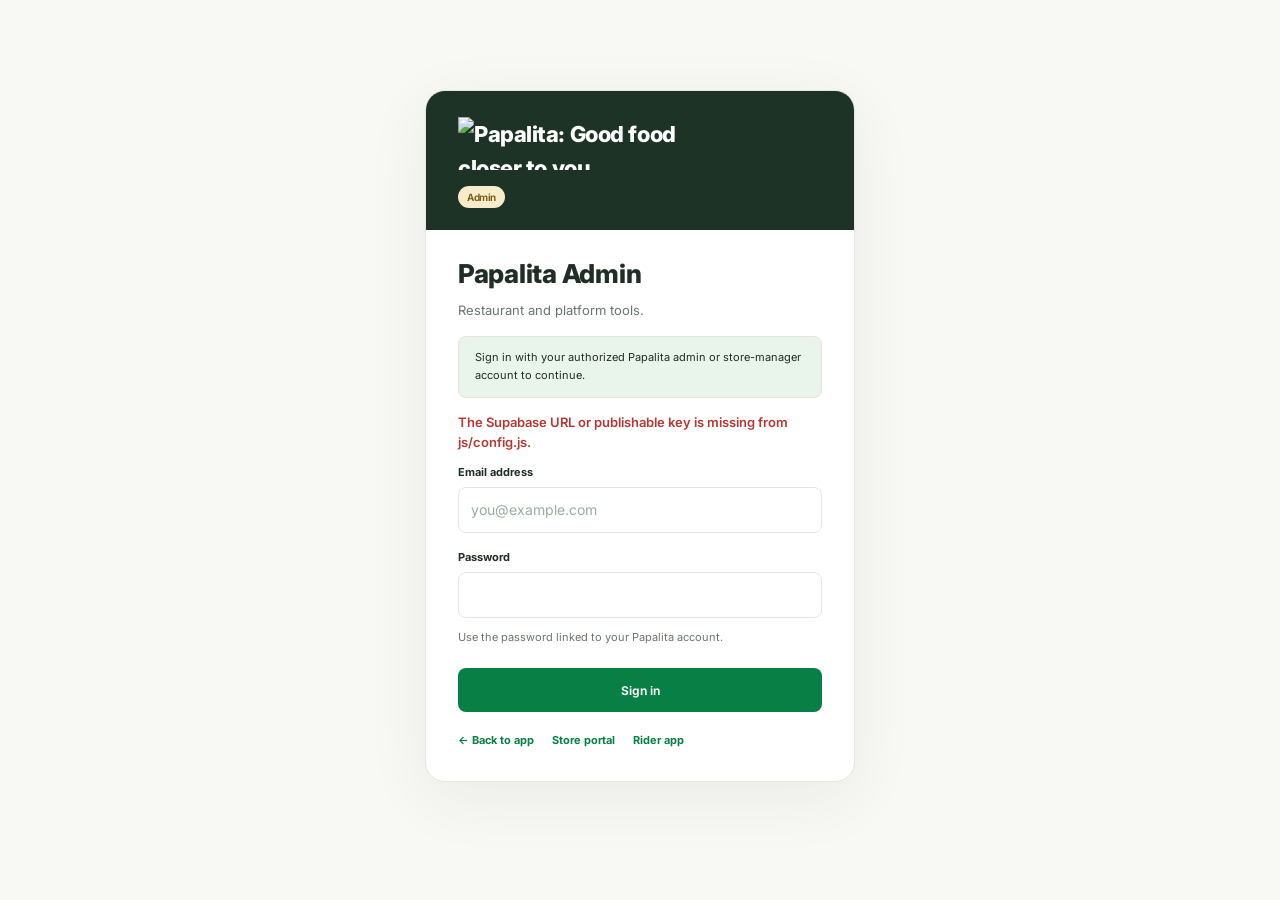
==== commit ceae1b9c: "Add files via upload" ====
--- a/admin.html
+++ b/admin.html
@@ -317,11 +317,11 @@
   const cfg=window.FOODIE_CONFIG?.supabase||{};
 
   if(!cfg.url||!cfg.anonKey){
-    throw new Error('Kulang ang Supabase URL o publishable key sa js/config.js.');
+    throw new Error('The Supabase URL or publishable key is missing from js/config.js.');
   }
 
   if(!window.supabase?.createClient){
-    throw new Error('Dili na-load ang Supabase client. Susiha ang internet connection.');
+    throw new Error('The Supabase client could not load. Check your internet connection.');
   }
 
   authClient=window.supabase.createClient(
@@ -485,11 +485,11 @@
 
   if(!access){
     const details=lookupErrors.length
-      ?' Ang role lookup adunay schema/RLS error: '+lookupErrors.join(' | ')
+      ?' The role lookup encountered a schema or row-level security error: '+lookupErrors.join(' | ')
       :'';
 
     throw new Error(
-      'Na-login ka, pero wala makumpirma ang platform administrator o restaurant-manager role sa user_roles/profiles.'
+      'You are signed in. Ask an administrator to verify your platform administrator or store manager role.'
       +details
     );
   }
@@ -538,7 +538,7 @@
         ← Back to app
       </a>
       <a class="link" href="store.html">Store portal</a>
-      <a class="link" href="papalita-rider">Rider app</a>
+      <a class="link" href="rider.html">Rider app</a>
     </form>`;
 
   const form=$('#gate');
@@ -1169,10 +1169,14 @@
   const {data,error}=await client.rpc('papalita_tracking_admin',{p_order_id:orderId});
   if(!dialog.open)return;
   if(error||!Array.isArray(data?.riders))throw Error('Rider assignment is unavailable. Check the live delivery setup.');
-  const current=data.rider_id;
+  let current=data.rider_id;
   const missing=current&&!data.riders.some(rider=>rider.id===current);
+  const progressAvailable=Object.hasOwn(data,'rider_accepted_at');
+  const progressText=!current?'No rider assigned.':data.rider_picked_up_at?'Pickup confirmed.':
+    data.rider_accepted_at?'Assignment accepted. Waiting for pickup confirmation.':'Waiting for rider acceptance.';
   panel.innerHTML=`<h3>Live delivery rider</h3>
     <p class="mu sm">Only this rider can share GPS once the order is out for delivery.</p>
+    ${progressAvailable?`<p class="sm" data-pa-rider-progress><b>${esc(progressText)}</b></p>`:''}
     <div class="field"><label for="pa-live-rider">Assigned rider</label>
     <select class="in" id="pa-live-rider"><option value="">Unassigned</option>
     ${missing?`<option value="${esc(current)}" selected>Current rider (access removed)</option>`:''}
@@ -1180,12 +1184,17 @@
     </select></div>
     <button class="btn p sm" data-pa-save-rider>Save assignment</button> <span role="status"></span>`;
   const select=panel.querySelector('select'), button=panel.querySelector('button'), status=panel.querySelector('[role=status]');
+  const progress=panel.querySelector('[data-pa-rider-progress]');
   button.onclick=async()=>{
    const selected=select.value;
    button.disabled=true; select.disabled=true; status.textContent='Saving…';
    try{
     const {error}=await client.rpc('papalita_tracking_assign',{p_order_id:orderId,p_rider_id:selected||null});
     if(error)throw error;
+    if(progress&&selected!==(current||'')){
+     progress.textContent=selected?'Waiting for rider acceptance.':'No rider assigned.';
+    }
+    current=selected||null;
     status.textContent=selected?'Rider assigned.':'Rider unassigned.';
    }catch(error){status.textContent=error.message||'Could not save the rider.';}
    finally{button.disabled=false;select.disabled=false;}
@@ -1193,9 +1202,80 @@
  }catch(error){panel.querySelector('p').textContent=error.message||'Could not load rider assignment.';}
 }
 function paBindOrderViews(target,rows){$$('[data-pa-live-order]',target).forEach(b=>b.onclick=async()=>{b.disabled=true;try{await paShowOrder(rows.find(o=>o.id===b.dataset.paLiveOrder));}catch(e){toast('Could not open order: '+e.message);}finally{b.disabled=false;}});}
+async function paShowRiderReports(){
+ const dialog=paDialog('Rider reports','<div data-pa-rider-reports role="status">Loading reports…</div>');
+ const panel=dialog.querySelector('[data-pa-rider-reports]');
+ try{
+  const {data,error}=await getAuthClient().rpc('papalita_admin_rider_reports');
+  if(!dialog.open)return;
+  if(error||!Array.isArray(data))throw error||Error('Reports could not load.');
+  const reasons={customer_unreachable:'Customer unreachable',wrong_address:'Wrong address',store_delay:'Store delay',vehicle_issue:'Vehicle issue',other:'Other'};
+  panel.removeAttribute('role');
+  panel.innerHTML=data.length?data.map(report=>`<section class="panel" style="margin-bottom:10px;overflow-wrap:anywhere">
+    <h3>${esc(reasons[report.reason]||'Delivery issue')}</h3>
+    <p class="sm">${esc(report.rider||'Rider')} · #${esc(report.order_id.slice(0,8))} · ${esc(report.store||'Store')}</p>
+    <p class="mu sm">${esc(paDate(report.created_at))}</p>
+    ${report.note?`<p style="white-space:pre-wrap">${esc(report.note)}</p>`:''}
+  </section>`).join(''):'<p>No delivery problems reported.</p>';
+ }catch(error){if(dialog.open)panel.textContent=error.message||'Reports could not load.';}
+}
+async function paShowStorePickupPins(){
+ const dialog=paDialog('Store pickup pins','<div data-pa-pickup-panel role="status">Loading stores…</div>');
+ const panel=dialog.querySelector('[data-pa-pickup-panel]');
+ try{
+  const stores=await paStores();
+  if(!dialog.open)return;
+  if(!stores.length){panel.textContent='No stores found.';return;}
+  panel.removeAttribute('role');
+  panel.innerHTML=`<form>
+    <p class="mu sm">Copy the coordinates for the store entrance from Google Maps and paste them below.</p>
+    <div class="field"><label for="pa-pickup-store">Store</label>
+     <select class="in" id="pa-pickup-store">${stores.map(store=>`<option value="${esc(store.id)}">${esc(store.name)}</option>`).join('')}</select></div>
+    <div class="field"><label for="pa-pickup-coords">Latitude, longitude</label>
+     <input class="in" id="pa-pickup-coords" placeholder="9.4671, 125.5744" required></div>
+    <button class="btn p sm" type="submit">Save pickup pin</button>
+    <p class="sm" role="status"></p>
+  </form>`;
+  const form=panel.querySelector('form'),store=form.querySelector('select'),coords=form.querySelector('input'),
+    save=form.querySelector('button'),status=form.querySelector('[role=status]');
+  let revision=0;
+  const update=async p=>{
+   const current=++revision;
+   coords.disabled=save.disabled=true;
+   store.disabled=!!p;
+   status.textContent=p?'Saving…':'Loading pickup pin…';
+   const storeId=store.value;
+   try{
+    const {data,error}=await getAuthClient().rpc('papalita_admin_pickup_pin',{
+      p_store_id:storeId,...(p?{p_coordinates:p}:{})
+    });
+    if(!dialog.open||current!==revision)return;
+    if(error)throw error;
+    coords.value=Array.isArray(data)?data.join(', '):'';
+    status.textContent=p?'Pickup pin saved.':data?'Pickup pin saved for this store.':'Enter this store’s pickup coordinates.';
+   }catch(error){if(current===revision)status.textContent=error.message||'Could not open the pickup pin.';}
+   finally{if(current===revision){coords.disabled=save.disabled=store.disabled=false;}}
+  };
+  store.onchange=()=>{coords.value='';void update();};
+  form.onsubmit=event=>{
+   event.preventDefault();
+   const parts=coords.value.split(',').map(value=>value.trim());
+   const point=parts.map(Number);
+   if(parts.length!==2||parts.some(part=>!/^[-+]?\d+(?:\.\d+)?$/.test(part))||Math.abs(point[0])>90||Math.abs(point[1])>180){
+    status.textContent='Enter two coordinates separated by a comma.';return;
+   }
+   void update(point);
+  };
+  void update();
+ }catch(error){if(dialog.open)panel.textContent=error.message||'Stores could not load.';}
+}
+
 async function paLiveOrderView(){
  const target=paLoading('Orders');try{const rows=await paLiveOrders();if(!target.isConnected)return;
- target.innerHTML=`<div class="row sp wrap" style="margin-bottom:15px"><p class="mu sm">Saved orders, with existing database permissions enforced.</p><button class="btn s sm" data-pa-nav="orders">Refresh</button></div><p class="err" id="pa-order-error" role="alert"></p>${paTable(['Order','Store','Customer','Total','Payment','Status','Action'],rows.map(o=>`<tr><td><b>#${esc(o.id.slice(0,8))}</b><br><small class="mu">${paDate(o.created_at)}</small></td><td>${esc(paStoreName(o.store_id))}</td><td>${esc(o.customer_name||'Customer')}</td><td>${paMoney(paAmount(o))}</td><td>${esc(o.payment_method||'—')}<br>${esc(o.payment_status||'—')}</td><td><select class="in s" data-pa-status="${esc(o.id)}" aria-label="Status of order ${esc(o.id.slice(0,8))}">${[...new Set([o.status,'pending','confirmed','preparing','ready','out_for_delivery','completed','cancelled'])].filter(Boolean).map(s=>`<option value="${esc(s)}" ${s===o.status?'selected':''}>${esc(s.replaceAll('_',' '))}</option>`).join('')}</select></td><td><button class="btn s sm" data-pa-live-order="${esc(o.id)}">View order</button></td></tr>`),'No orders yet')}<p class="mu sm">Showing up to 500 recent orders. Payment status is read from saved records; changing delivery status does not collect or refund money.</p>`;
+ target.innerHTML=`<div class="row sp wrap" style="margin-bottom:15px"><p class="mu sm">Saved orders, with existing database permissions enforced.</p><div class="row wrap">${sess.role==='platform'?'<button class="btn s sm" data-pa-problems>Rider reports</button><button class="btn s sm" data-pa-pickup-pins>Store pickup pins</button>':''}<button class="btn s sm" data-pa-nav="orders">Refresh</button></div></div><p class="err" id="pa-order-error" role="alert"></p>${paTable(['Order','Store','Customer','Total','Payment','Status','Action'],rows.map(o=>`<tr><td><b>#${esc(o.id.slice(0,8))}</b><br><small class="mu">${paDate(o.created_at)}</small></td><td>${esc(paStoreName(o.store_id))}</td><td>${esc(o.customer_name||'Customer')}</td><td>${paMoney(paAmount(o))}</td><td>${esc(o.payment_method||'—')}<br>${esc(o.payment_status||'—')}</td><td><select class="in s" data-pa-status="${esc(o.id)}" aria-label="Status of order ${esc(o.id.slice(0,8))}">${[...new Set([o.status,'pending','confirmed','preparing','ready','out_for_delivery','completed','cancelled'])].filter(Boolean).map(s=>`<option value="${esc(s)}" ${s===o.status?'selected':''}>${esc(s.replaceAll('_',' '))}</option>`).join('')}</select></td><td><button class="btn s sm" data-pa-live-order="${esc(o.id)}">View order</button></td></tr>`),'No orders yet')}<p class="mu sm">Showing up to 500 recent orders. Payment status is read from saved records; changing delivery status does not collect or refund money.</p>`;
+ const reports=target.querySelector('[data-pa-problems]'),pins=target.querySelector('[data-pa-pickup-pins]');
+ if(reports)reports.onclick=paShowRiderReports;
+ if(pins)pins.onclick=paShowStorePickupPins;
  $$('[data-pa-status]',target).forEach(control=>control.onchange=async()=>{const row=rows.find(o=>o.id===control.dataset.paStatus),previous=row.status,next=control.value;
   if(!await paConfirm('Update order status?','Change order #'+row.id.slice(0,8)+' to '+next.replaceAll('_',' ')+'?','Save status')){control.value=previous;return;}
   control.disabled=true;try{const saved=await paSaved(getAuthClient().from('orders').update({status:next,updated_at:new Date().toISOString()}).eq('id',row.id).select('*'));row.status=saved.status;paUpdateOrderBadge();toast('Order status saved.');}catch(e){control.value=previous;$('#pa-order-error').textContent=e.message;}finally{control.disabled=false;}
